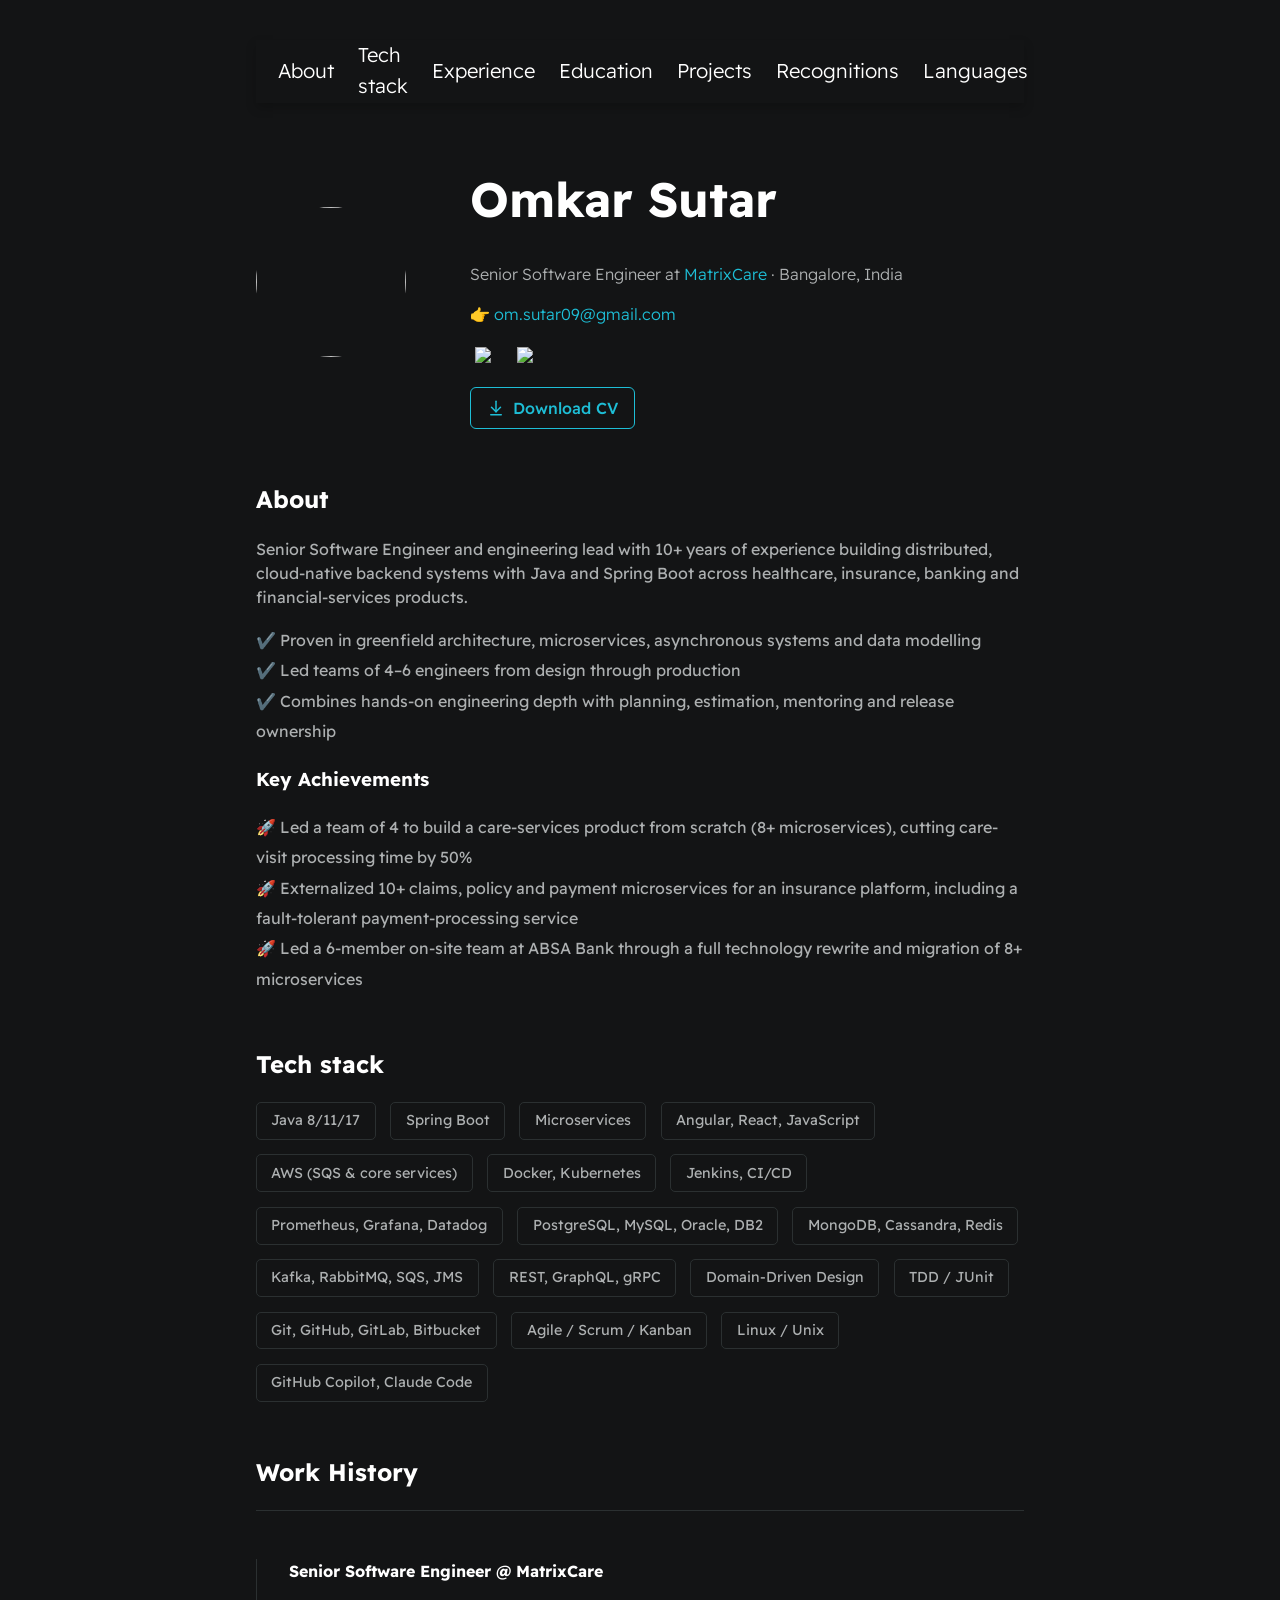
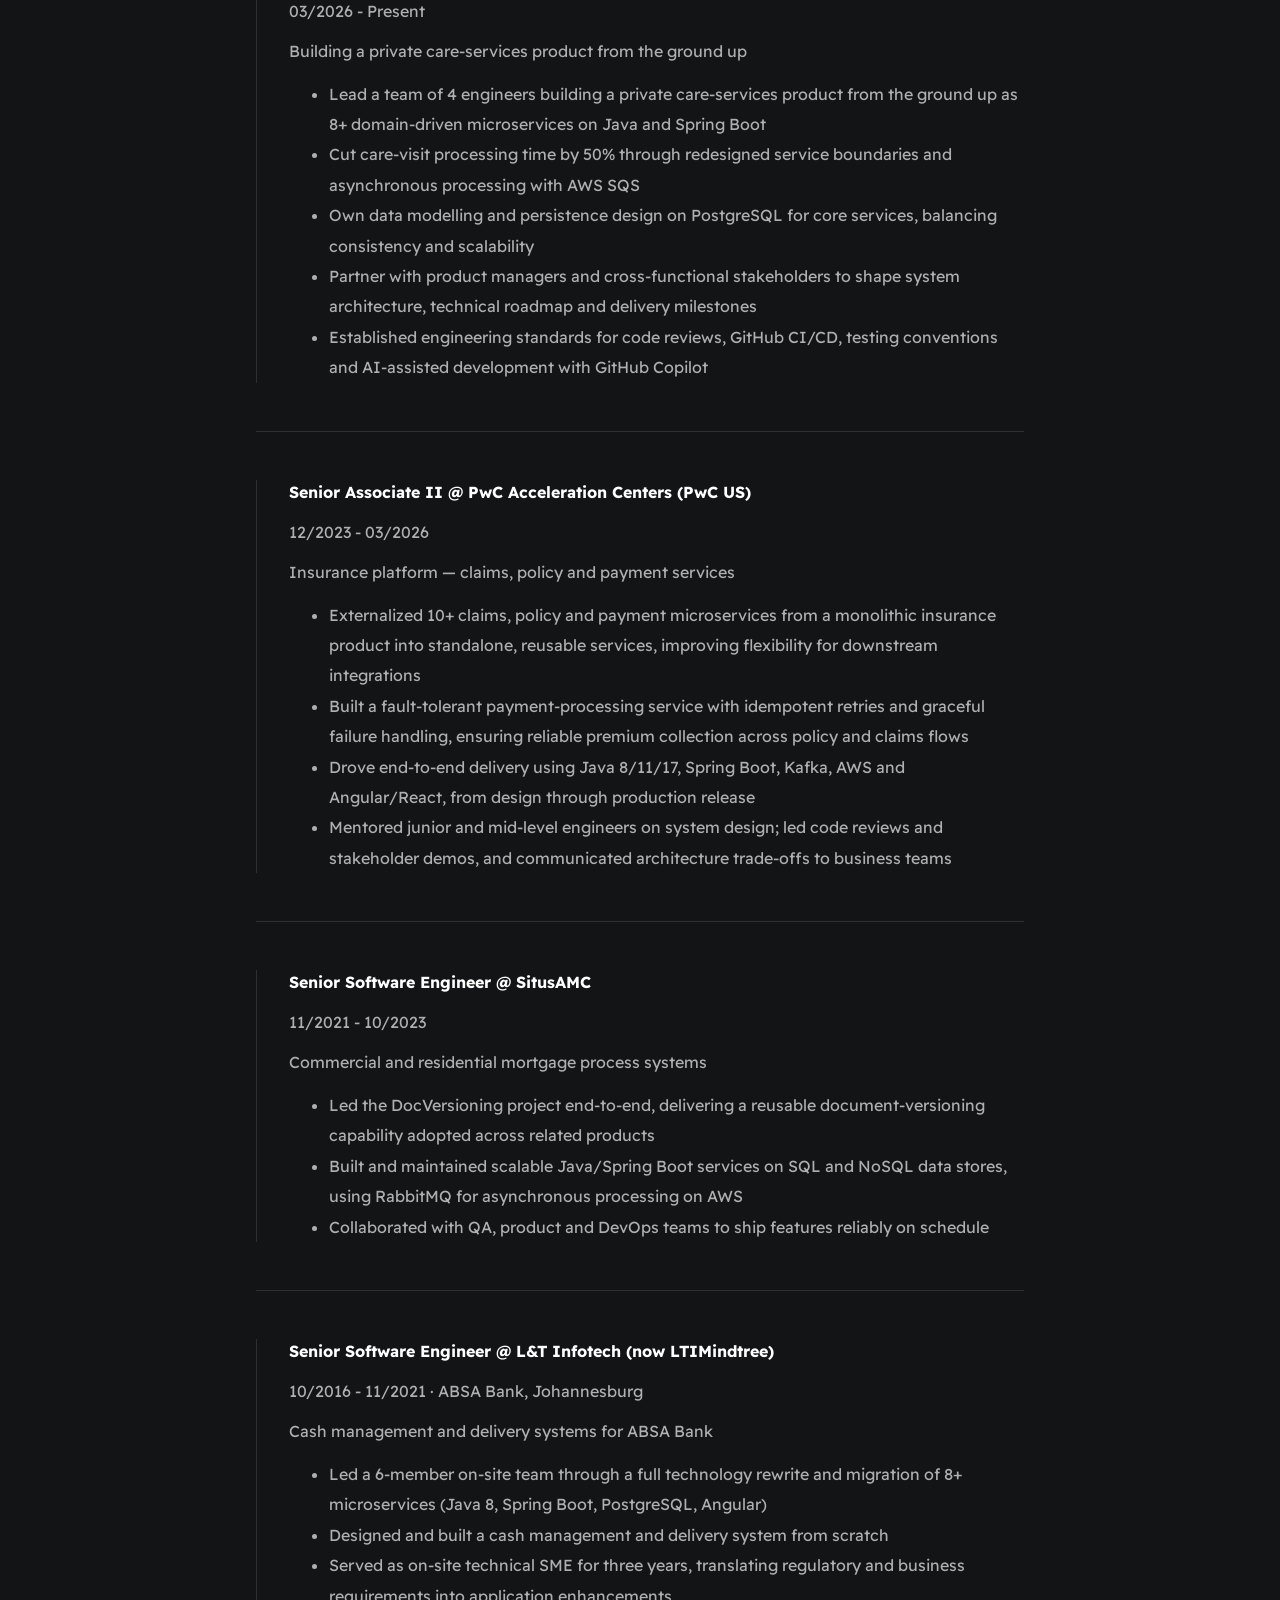
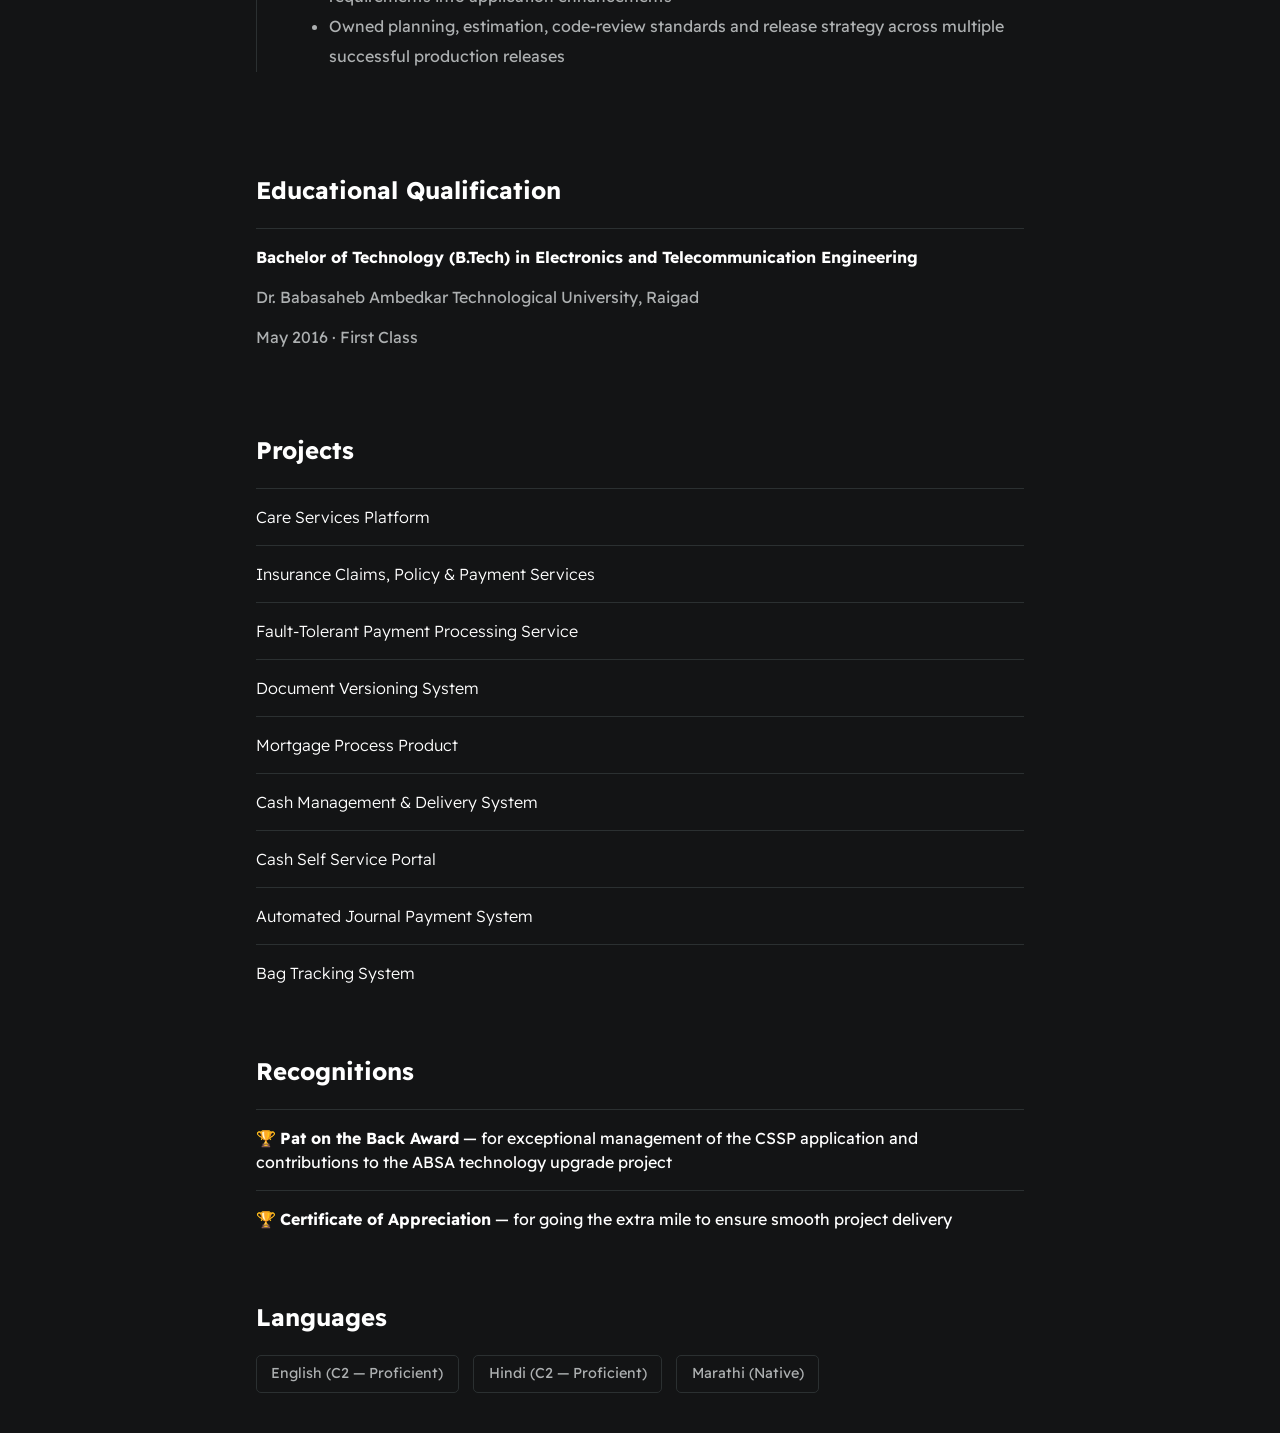
==== index.html @ 16eb824f "Update profile from latest CV and add CV download - Add MatrixCare role, refresh PwC/SitusAMC/LTI de" ====
<!DOCTYPE html>
<html>
  <head>
    <meta charset="utf-8" />
    <meta http-equiv="X-UA-Compatible" content="IE=edge" />
    <title>Omkar Sutar</title>
    <meta name="description" content="Omkar Sutar — Senior Software Engineer building distributed, cloud-native backend systems with Java and Spring Boot." />
    <meta name="viewport" content="width=device-width, initial-scale=1" />
    <link rel="stylesheet" href="./styles/main.css" />
    <link rel="icon" href="./assets/images/favicon.png" type="image/x-icon" />
  </head>
  <body>
    <div id="container--main">
      <ul class="nav-links">
        <li class="center"><a href="#about">About</a></li>
        <li class="center"><a href="#techstack">Tech stack</a></li>
        <li class="upward"><a href="#work-history">Experience</a></li>
        <li class="forward"><a href="#education">Education</a></li>
        <li class="forward"><a href="#projects">Projects</a></li>
        <li class="forward"><a href="#recognitions">Recognitions</a></li>
        <li class="forward"><a href="#languages">Languages</a></li>
      </ul>
      <section id="wrapper--hero" class="section--page">
        <img id="profile-pic" src="assets/images/profile_pic.jpg" />

        <div>
          <h1 id="user-name">Omkar Sutar</h1>
          <p id="bio">
            Senior Software Engineer at
            <a href="https://matrixcare.com" target="_blank">MatrixCare</a>
            · Bangalore, India
          </p>
          <p id="email">
            <a href="mailto:om.sutar09@gmail.com">👉 om.sutar09@gmail.com</a>
          </p>
          <div id="socials--list">
            <a href="https://github.com/jarvis9019" target="_blank"
              ><img id="social-pic" src="./assets/images/github.png"
            /></a>
            <a href="https://www.linkedin.com/in/omsutar09/" target="_blank"
              ><img id="social-pic" src="./assets/images/linkedin.png"
            /></a>
          </div>
          <a
            class="btn--resume"
            href="./assets/Omkar_Sutar_CV.pdf"
            download="Omkar_Sutar_CV.pdf"
            ><svg xmlns="http://www.w3.org/2000/svg" width="18" height="18" viewBox="0 0 24 24" fill="none" stroke="currentColor" stroke-width="2" stroke-linecap="round" stroke-linejoin="round" aria-hidden="true"><path d="M12 17V3"/><path d="m6 11 6 6 6-6"/><path d="M19 21H5"/></svg>
            Download CV</a
          >
        </div>
      </section>

      <section id="about" class="section--page">
        <h2>About</h2>
        <p>
          Senior Software Engineer and engineering lead with 10+ years of
          experience building distributed, cloud-native backend systems with
          Java and Spring Boot across healthcare, insurance, banking and
          financial-services products.
        </p>
        <ul id="qualifications--list">
          <li>
            ✔️ Proven in greenfield architecture, microservices, asynchronous
            systems and data modelling
          </li>
          <li>
            ✔️ Led teams of 4–6 engineers from design through production
          </li>
          <li>
            ✔️ Combines hands-on engineering depth with planning, estimation,
            mentoring and release ownership
          </li>
        </ul>
        <h3>Key Achievements</h3>
        <ul id="qualifications--list">
          <li>
            🚀 Led a team of 4 to build a care-services product from scratch
            (8+ microservices), cutting care-visit processing time by 50%
          </li>
          <li>
            🚀 Externalized 10+ claims, policy and payment microservices for an
            insurance platform, including a fault-tolerant payment-processing
            service
          </li>
          <li>
            🚀 Led a 6-member on-site team at ABSA Bank through a full
            technology rewrite and migration of 8+ microservices
          </li>
        </ul>
      </section>

      <section id="techstack" class="section--page">
        <h2>Tech stack</h2>

        <div id="wrapper--techstack__items">
          <div class="card--techstack"><span>Java 8/11/17</span></div>
          <div class="card--techstack"><span>Spring Boot</span></div>
          <div class="card--techstack"><span>Microservices</span></div>
          <div class="card--techstack"><span>Angular, React, JavaScript</span></div>
          <div class="card--techstack"><span>AWS (SQS &amp; core services)</span></div>
          <div class="card--techstack"><span>Docker, Kubernetes</span></div>
          <div class="card--techstack"><span>Jenkins, CI/CD</span></div>
          <div class="card--techstack"><span>Prometheus, Grafana, Datadog</span></div>
          <div class="card--techstack"><span>PostgreSQL, MySQL, Oracle, DB2</span></div>
          <div class="card--techstack"><span>MongoDB, Cassandra, Redis</span></div>
          <div class="card--techstack"><span>Kafka, RabbitMQ, SQS, JMS</span></div>
          <div class="card--techstack"><span>REST, GraphQL, gRPC</span></div>
          <div class="card--techstack"><span>Domain-Driven Design</span></div>
          <div class="card--techstack"><span>TDD / JUnit</span></div>
          <div class="card--techstack"><span>Git, GitHub, GitLab, Bitbucket</span></div>
          <div class="card--techstack"><span>Agile / Scrum / Kanban</span></div>
          <div class="card--techstack"><span>Linux / Unix</span></div>
          <div class="card--techstack"><span>GitHub Copilot, Claude Code</span></div>
        </div>
      </section>

      <section id="work-history" class="section--page">
        <h2>Work History</h2>

        <div class="line-break"></div>
        <div class="card--work-history">
          <strong>Senior Software Engineer @ MatrixCare</strong>
          <p>03/2026 - Present</p>
          <p>Building a private care-services product from the ground up</p>
          <ul>
            <li>
              Lead a team of 4 engineers building a private care-services
              product from the ground up as 8+ domain-driven microservices on
              Java and Spring Boot
            </li>
            <li>
              Cut care-visit processing time by 50% through redesigned service
              boundaries and asynchronous processing with AWS SQS
            </li>
            <li>
              Own data modelling and persistence design on PostgreSQL for core
              services, balancing consistency and scalability
            </li>
            <li>
              Partner with product managers and cross-functional stakeholders
              to shape system architecture, technical roadmap and delivery
              milestones
            </li>
            <li>
              Established engineering standards for code reviews, GitHub CI/CD,
              testing conventions and AI-assisted development with GitHub
              Copilot
            </li>
          </ul>
        </div>

        <div class="line-break"></div>
        <div class="card--work-history">
          <strong>Senior Associate II @ PwC Acceleration Centers (PwC US)</strong>
          <p>12/2023 - 03/2026</p>
          <p>Insurance platform — claims, policy and payment services</p>
          <ul>
            <li>
              Externalized 10+ claims, policy and payment microservices from a
              monolithic insurance product into standalone, reusable services,
              improving flexibility for downstream integrations
            </li>
            <li>
              Built a fault-tolerant payment-processing service with idempotent
              retries and graceful failure handling, ensuring reliable premium
              collection across policy and claims flows
            </li>
            <li>
              Drove end-to-end delivery using Java 8/11/17, Spring Boot, Kafka,
              AWS and Angular/React, from design through production release
            </li>
            <li>
              Mentored junior and mid-level engineers on system design; led
              code reviews and stakeholder demos, and communicated architecture
              trade-offs to business teams
            </li>
          </ul>
        </div>

        <div class="line-break"></div>
        <div class="card--work-history">
          <strong>Senior Software Engineer @ SitusAMC</strong>
          <p>11/2021 - 10/2023</p>
          <p>Commercial and residential mortgage process systems</p>
          <ul>
            <li>
              Led the DocVersioning project end-to-end, delivering a reusable
              document-versioning capability adopted across related products
            </li>
            <li>
              Built and maintained scalable Java/Spring Boot services on SQL and
              NoSQL data stores, using RabbitMQ for asynchronous processing on
              AWS
            </li>
            <li>
              Collaborated with QA, product and DevOps teams to ship features
              reliably on schedule
            </li>
          </ul>
        </div>

        <div class="line-break"></div>
        <div class="card--work-history">
          <strong
            >Senior Software Engineer @ L&amp;T Infotech (now LTIMindtree)</strong
          >
          <p>10/2016 - 11/2021 · ABSA Bank, Johannesburg</p>
          <p>Cash management and delivery systems for ABSA Bank</p>
          <ul>
            <li>
              Led a 6-member on-site team through a full technology rewrite and
              migration of 8+ microservices (Java 8, Spring Boot, PostgreSQL,
              Angular)
            </li>
            <li>Designed and built a cash management and delivery system from scratch</li>
            <li>
              Served as on-site technical SME for three years, translating
              regulatory and business requirements into application
              enhancements
            </li>
            <li>
              Owned planning, estimation, code-review standards and release
              strategy across multiple successful production releases
            </li>
          </ul>
        </div>
      </section>

      <section id="education" class="section--page">
        <h2>Educational Qualification</h2>

        <div class="card--project">
          <strong
            >Bachelor of Technology (B.Tech) in Electronics and
            Telecommunication Engineering</strong
          >
          <p>Dr. Babasaheb Ambedkar Technological University, Raigad</p>
          <p>May 2016 · First Class</p>
        </div>
      </section>

      <section id="projects" class="section--page">
        <h2>Projects</h2>

        <div class="card--project">
          <a href="project1.html">Care Services Platform</a>
        </div>
        <div class="card--project">
          <a href="project1.html">Insurance Claims, Policy &amp; Payment Services</a>
        </div>
        <div class="card--project">
          <a href="project1.html">Fault-Tolerant Payment Processing Service</a>
        </div>
        <div class="card--project">
          <a href="project1.html">Document Versioning System</a>
        </div>
        <div class="card--project">
          <a href="project1.html">Mortgage Process Product</a>
        </div>
        <div class="card--project">
          <a href="project1.html">Cash Management &amp; Delivery System</a>
        </div>
        <div class="card--project">
          <a href="project1.html">Cash Self Service Portal</a>
        </div>
        <div class="card--project">
          <a href="project1.html">Automated Journal Payment System</a>
        </div>
        <div class="card--project">
          <a href="project1.html">Bag Tracking System</a>
        </div>
      </section>

      <section id="recognitions" class="section--page">
        <h2>Recognitions</h2>

        <div class="card--project">
          <span>🏆 </span><strong>Pat on the Back Award</strong> — for
          exceptional management of the CSSP application and contributions to
          the ABSA technology upgrade project
        </div>
        <div class="card--project">
          <span>🏆 </span><strong>Certificate of Appreciation</strong> — for
          going the extra mile to ensure smooth project delivery
        </div>
      </section>

      <section id="languages" class="section--page">
        <h2>Languages</h2>
        <div id="wrapper--techstack__items">
          <div class="card--techstack"><span>English (C2 — Proficient)</span></div>
          <div class="card--techstack"><span>Hindi (C2 — Proficient)</span></div>
          <div class="card--techstack"><span>Marathi (Native)</span></div>
        </div>
      </section>
    </div>
  </body>
</html>
---- styles/main.css ----
@import url("https://fonts.googleapis.com/css2?family=Readex+Pro:wght@300;400;500;600;700&display=swap");

:root {
  --mainTextColor-light: #000;
  --secondaryTextColor-light: rgb(51 51 51);
  --mainLinkColor-light: #0da2b8;
  --mainBorderColor-light: rgb(218, 218, 218);
  --mainBgColor-light: rgb(249, 250, 251);

  --mainTextColor-dark: #fff;
  --secondaryTextColor-dark: #adb0b1;
  --mainLinkColor-dark: rgb(30, 190, 214);
  --mainBorderColor-dark: #2b3031;
  --mainBgColor-dark: #131415;

  --mainTextColor: var(--mainTextColor-dark);
  --secondaryTextColor: var(--secondaryTextColor-dark);
  --mainLinkColor: var(--mainLinkColor-dark);
  --mainBorderColor: var(--mainBorderColor-dark);
  --mainBgColor: var(--mainBgColor-dark);
}

* {
  font-family: "Readex Pro";
  line-height: 1.5em;
  box-sizing: border-box;
  color: var(--mainTextColor);
  scroll-behavior: smooth;
}

body {
  background-color: var(--mainBgColor);
}

p,
span,
li {
  color: var(--secondaryTextColor);
  font-size: 1em;
}

a {
  text-decoration: none;
  color: var(--mainLinkColor);
  font-weight: 500;
}

li {
  line-height: 1.9em;
}

#container--main {
  max-width: 800px;
  margin: 0 auto;
  padding: 1em;
}

.section--page {
  padding-top: 1em;
  padding-bottom: 1em;
}

#wrapper--hero {
  display: flex;
  align-items: center;
  gap: 4em;
}

#bio,
a {
  font-weight: 300;
}

#user-name {
  font-size: 48px;
  line-height: 1em;
}

#profile-pic {
  width: 150px;
  height: 150px;
  object-fit: cover;
  border-radius: 50%;
}

#email {
  color: var(--mainTextColor);
}

#socials--list {
  display: flex;
  column-gap: 1em;
  flex-wrap: wrap;
}

#social-pic {
  padding: 5px;
  text-align: center;
  font-size: 30px;
  width: 50px;
}

#socials--list a {
  font-weight: 300;
  color: var(--secondaryTextColor);
  font-size: 0.9em;
  transition: 0.3s;
}

#socials--list a:hover {
  font-weight: 100;
  color: var(--mainLinkColor);
  font-size: 0.9em;
}

#qualifications--list {
  list-style: none;
  display: contents;
}

#wrapper--techstack__items {
  display: flex;
  flex-wrap: wrap;
  gap: 1em;
  font-size: 0.9em;
}

.card--techstack {
  border: 1px solid var(--mainBorderColor);
  border-radius: 5px;
  padding: 0.5em 1em;
  align-items: center;
}

.card--project {
  padding-top: 1em;
  padding-bottom: 1em;
  border-top: 1px solid var(--mainBorderColor);
}

.card--project a {
  color: var(--mainTextColor);

  transition: 0.3s;
}

.card--project a:hover {
  color: rgb(30, 190, 214);
}

.card--work-history {
  border-left: 1px solid var(--mainBorderColor);
  margin-top: 3em;
  margin-bottom: 3em;
  padding-left: 2em;
}

.line-break {
  background-color: var(--mainBorderColor);
  height: 1px;
}

@media (max-width: 600px) {
  .section--page {
    padding-top: 1em;
    padding-bottom: 1em;
  }

  #wrapper--hero {
    display: flex;
    align-items: center;
    gap: 1em;
  }

  #profile-pic {
    width: 200px;
    height: 200px;
  }

  #wrapper--hero {
    flex-direction: column;
  }

  .card--work-history {
    border-left: none;
    padding-left: 0;
  }
}
.nav-links {
  display: flex;
  justify-content: space-around;
  align-items: center;
  background: #131415;
  padding: 0px 10px;
  box-shadow: 0 5px 10px rgba(0, 0, 0, 0.2);
}
.nav-links li {
  list-style: none;
  margin: 0 12px;
}
.nav-links li a {
  position: relative;
  color: #fff;
  font-size: 20px;
  font-weight: 300;
  padding: 6px 0;
  text-decoration: none;
}
.nav-links li a:before {
  content: "";
  position: absolute;
  bottom: 0;
  left: 0;
  height: 3px;
  width: 0%;
  background: #fff;
  border-radius: 12px;
  transition: all 0.4s ease;
}
.nav-links li a:hover:before {
  width: 100%;
}
.nav-links li.center a:before {
  left: 50%;
  transform: translateX(-50%);
}
.nav-links li.upward a:before {
  width: 100%;
  bottom: -5px;
  opacity: 0;
}
.nav-links li.upward a:hover:before {
  bottom: 0px;
  opacity: 1;
}
.nav-links li.forward a:before {
  width: 100%;
  transform: scaleX(0);
  transform-origin: right;
  transition: transform 0.4s ease;
}
.nav-links li.forward a:hover:before {
  transform: scaleX(1);
  transform-origin: left;
}

.download {
  width: 60px;
  height: 40px;
  background: black;
  float: left;
  border-radius: 5px;
  position: relative;
  color: #fff;
  cursor: pointer;
  border: 1px solid #fff;
  margin-top: 5px;
}

.download > .fa {
  color: #fff;
  position: absolute;
  top: 50%;
  transform: translateY(-50%);
}

.df,
.dfn {
  position: absolute;
}

.df {
  margin: 10px 5px 5px 5px;
  font-size: 0.75em;
}

.dfn {
  top: 33px;
  font-size: 1.08em;
}

.btn--resume {
  display: inline-flex;
  align-items: center;
  gap: 8px;
  margin-top: 12px;
  padding: 8px 16px;
  border: 1px solid var(--mainLinkColor);
  border-radius: 6px;
  color: var(--mainLinkColor);
  font-weight: 500;
  text-decoration: none;
  transition: 0.3s;
}

.btn--resume:hover {
  background: var(--mainLinkColor);
  color: var(--mainBgColor);
}

.btn--resume svg,
.btn--resume svg * {
  color: inherit;
}
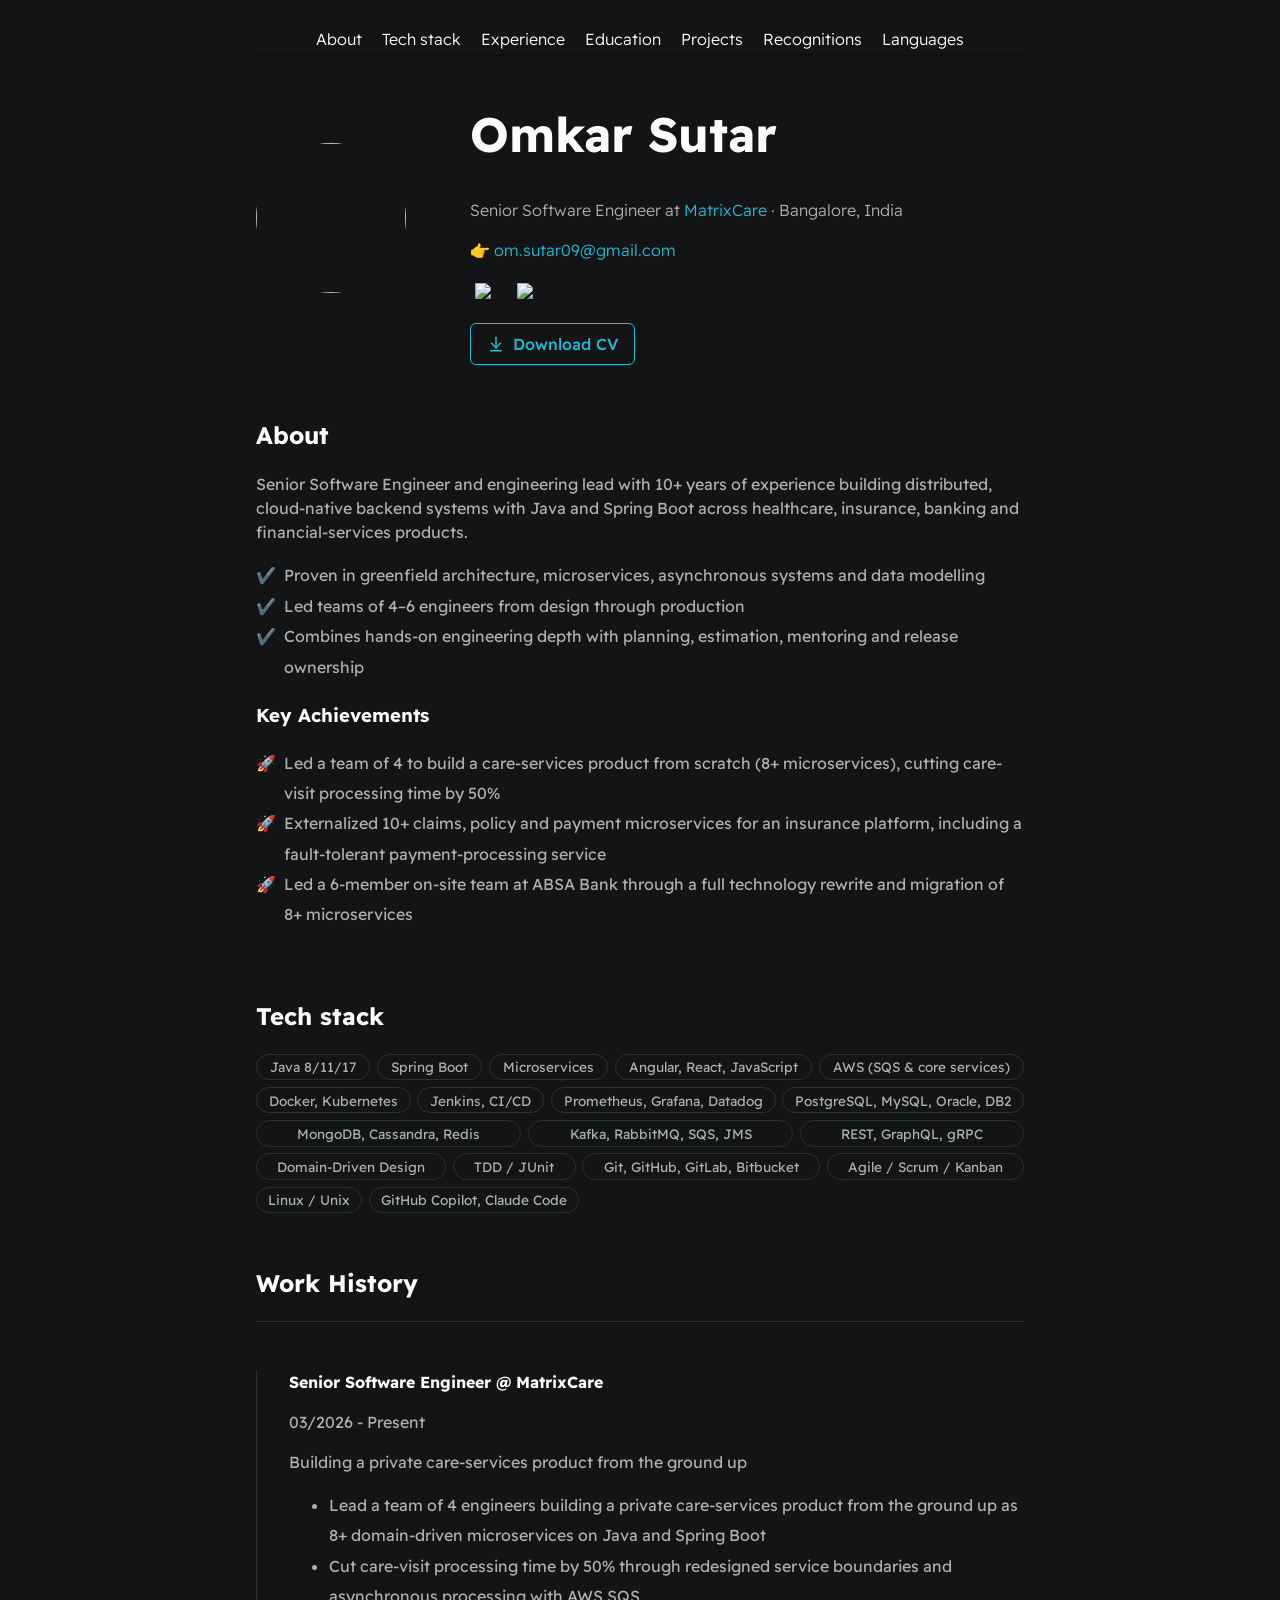
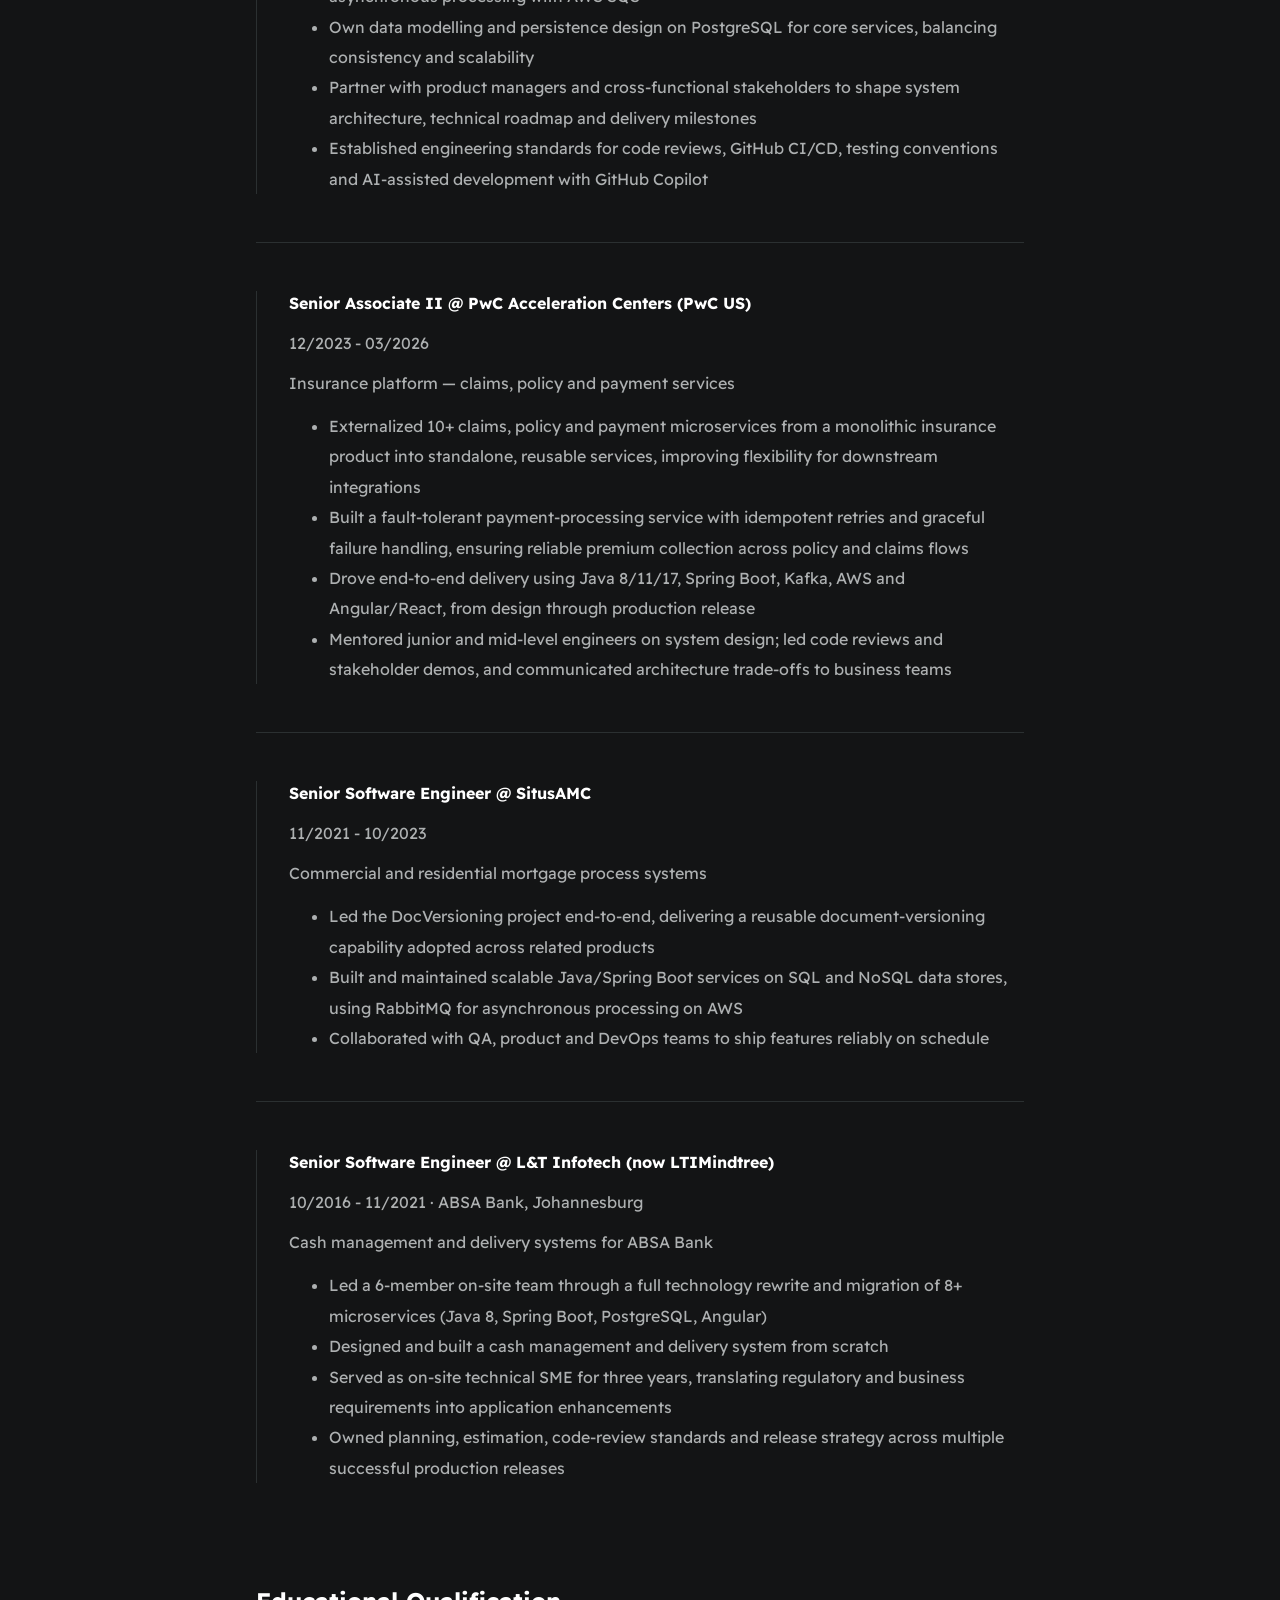
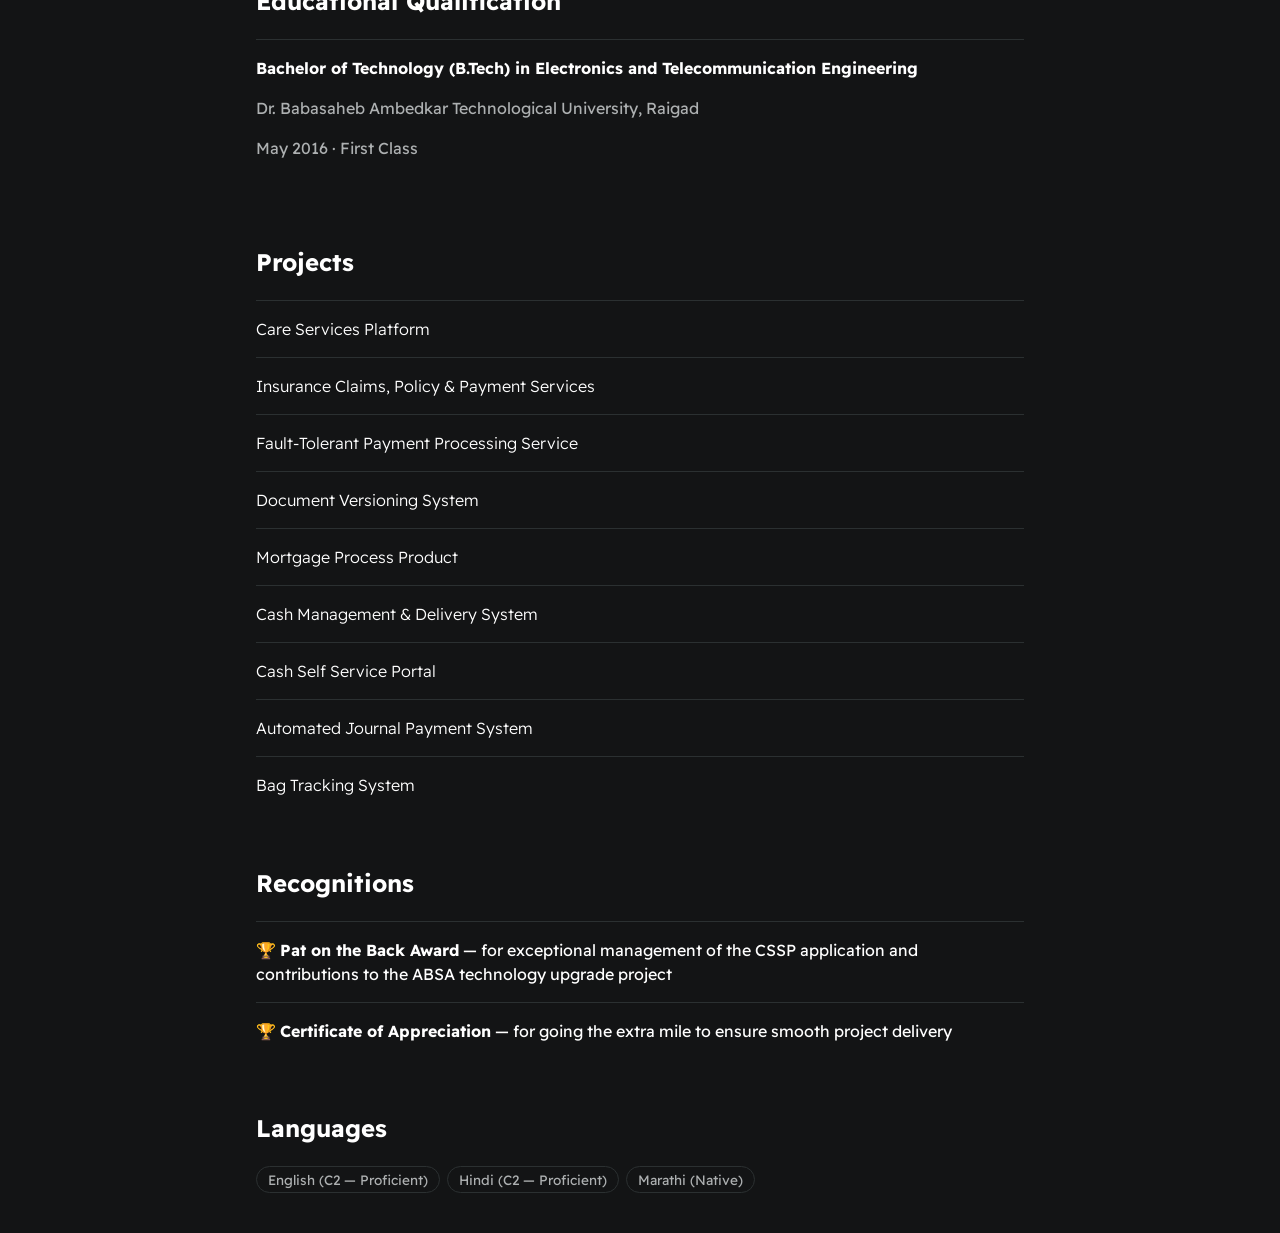
==== commit 74f7f055: "Polish layout: bullet indents, justified tech tags, consistent nav hover - Move list emoji into CSS " ====
--- a/index.html
+++ b/index.html
@@ -12,9 +12,9 @@
   <body>
     <div id="container--main">
       <ul class="nav-links">
-        <li class="center"><a href="#about">About</a></li>
-        <li class="center"><a href="#techstack">Tech stack</a></li>
-        <li class="upward"><a href="#work-history">Experience</a></li>
+        <li class="forward"><a href="#about">About</a></li>
+        <li class="forward"><a href="#techstack">Tech stack</a></li>
+        <li class="forward"><a href="#work-history">Experience</a></li>
         <li class="forward"><a href="#education">Education</a></li>
         <li class="forward"><a href="#projects">Projects</a></li>
         <li class="forward"><a href="#recognitions">Recognitions</a></li>
@@ -59,32 +59,32 @@
           Java and Spring Boot across healthcare, insurance, banking and
           financial-services products.
         </p>
-        <ul id="qualifications--list">
-          <li>
-            ✔️ Proven in greenfield architecture, microservices, asynchronous
+        <ul id="qualifications--list" class="list--marked list--check">
+          <li>
+            Proven in greenfield architecture, microservices, asynchronous
             systems and data modelling
           </li>
           <li>
-            ✔️ Led teams of 4–6 engineers from design through production
-          </li>
-          <li>
-            ✔️ Combines hands-on engineering depth with planning, estimation,
+            Led teams of 4–6 engineers from design through production
+          </li>
+          <li>
+            Combines hands-on engineering depth with planning, estimation,
             mentoring and release ownership
           </li>
         </ul>
         <h3>Key Achievements</h3>
-        <ul id="qualifications--list">
-          <li>
-            🚀 Led a team of 4 to build a care-services product from scratch
+        <ul class="list--marked list--achieve">
+          <li>
+            Led a team of 4 to build a care-services product from scratch
             (8+ microservices), cutting care-visit processing time by 50%
           </li>
           <li>
-            🚀 Externalized 10+ claims, policy and payment microservices for an
+            Externalized 10+ claims, policy and payment microservices for an
             insurance platform, including a fault-tolerant payment-processing
             service
           </li>
           <li>
-            🚀 Led a 6-member on-site team at ABSA Bank through a full
+            Led a 6-member on-site team at ABSA Bank through a full
             technology rewrite and migration of 8+ microservices
           </li>
         </ul>
--- a/styles/main.css
+++ b/styles/main.css
@@ -113,23 +113,54 @@
   font-size: 0.9em;
 }
 
-#qualifications--list {
+.list--marked {
   list-style: none;
-  display: contents;
+  padding-left: 0;
+}
+
+.list--marked li {
+  position: relative;
+  padding-left: 1.75em;
+}
+
+.list--marked li::before {
+  position: absolute;
+  left: 0;
+}
+
+.list--check li::before {
+  content: "✔️";
+}
+
+.list--achieve li::before {
+  content: "🚀";
 }
 
 #wrapper--techstack__items {
   display: flex;
   flex-wrap: wrap;
-  gap: 1em;
-  font-size: 0.9em;
+  gap: 0.5em;
+  font-size: 0.85em;
+}
+
+#wrapper--techstack__items::after {
+  content: "";
+  flex: 1000 1 auto;
 }
 
 .card--techstack {
+  flex: 1 1 auto;
+  text-align: center;
   border: 1px solid var(--mainBorderColor);
-  border-radius: 5px;
-  padding: 0.5em 1em;
-  align-items: center;
+  border-radius: 999px;
+  padding: 0.2em 0.8em;
+  line-height: 1.4em;
+}
+
+.card--techstack span {
+  font-size: 1em;
+  line-height: 1.4em;
+  white-space: nowrap;
 }
 
 .card--project {
@@ -188,20 +219,24 @@
 }
 .nav-links {
   display: flex;
-  justify-content: space-around;
+  flex-wrap: wrap;
+  justify-content: center;
   align-items: center;
+  gap: 4px 0;
+  margin: 0;
   background: #131415;
   padding: 0px 10px;
   box-shadow: 0 5px 10px rgba(0, 0, 0, 0.2);
 }
 .nav-links li {
   list-style: none;
-  margin: 0 12px;
+  margin: 0 10px;
+  white-space: nowrap;
 }
 .nav-links li a {
   position: relative;
   color: #fff;
-  font-size: 20px;
+  font-size: 16px;
   font-weight: 300;
   padding: 6px 0;
   text-decoration: none;
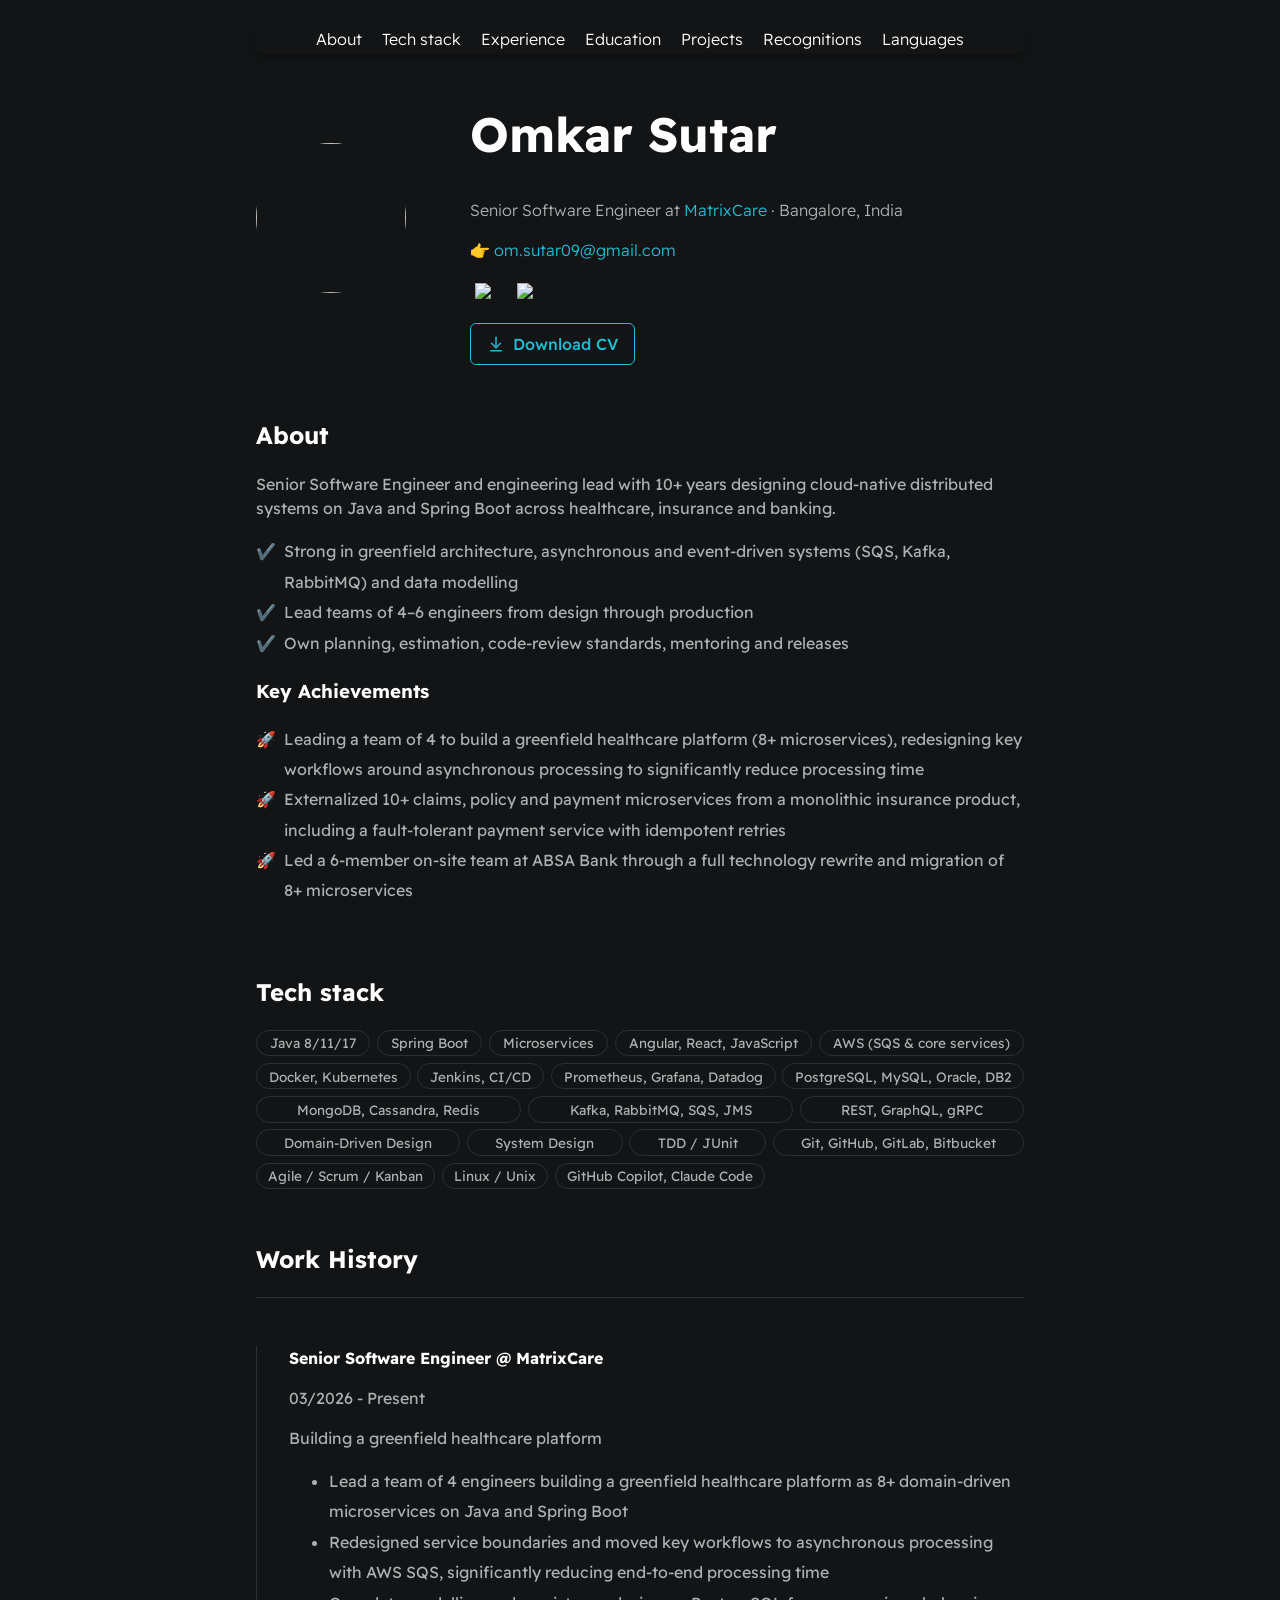
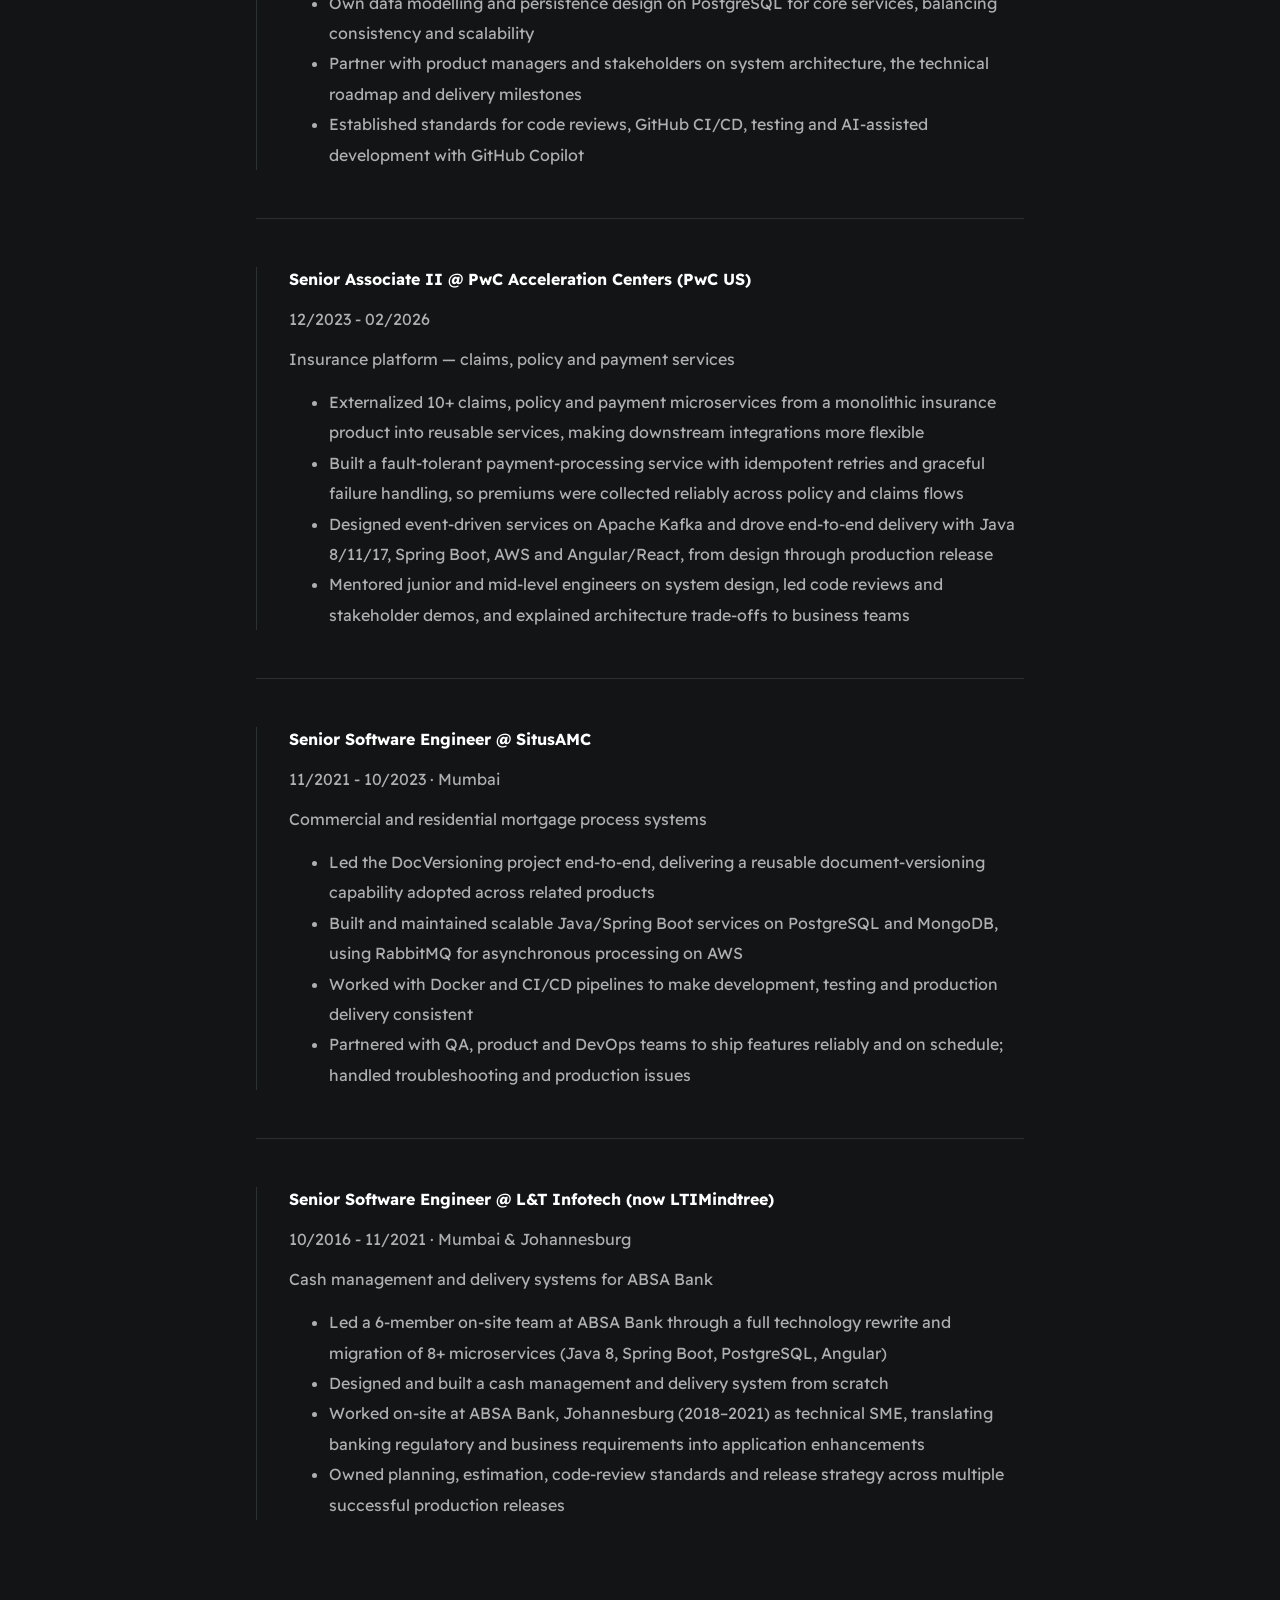
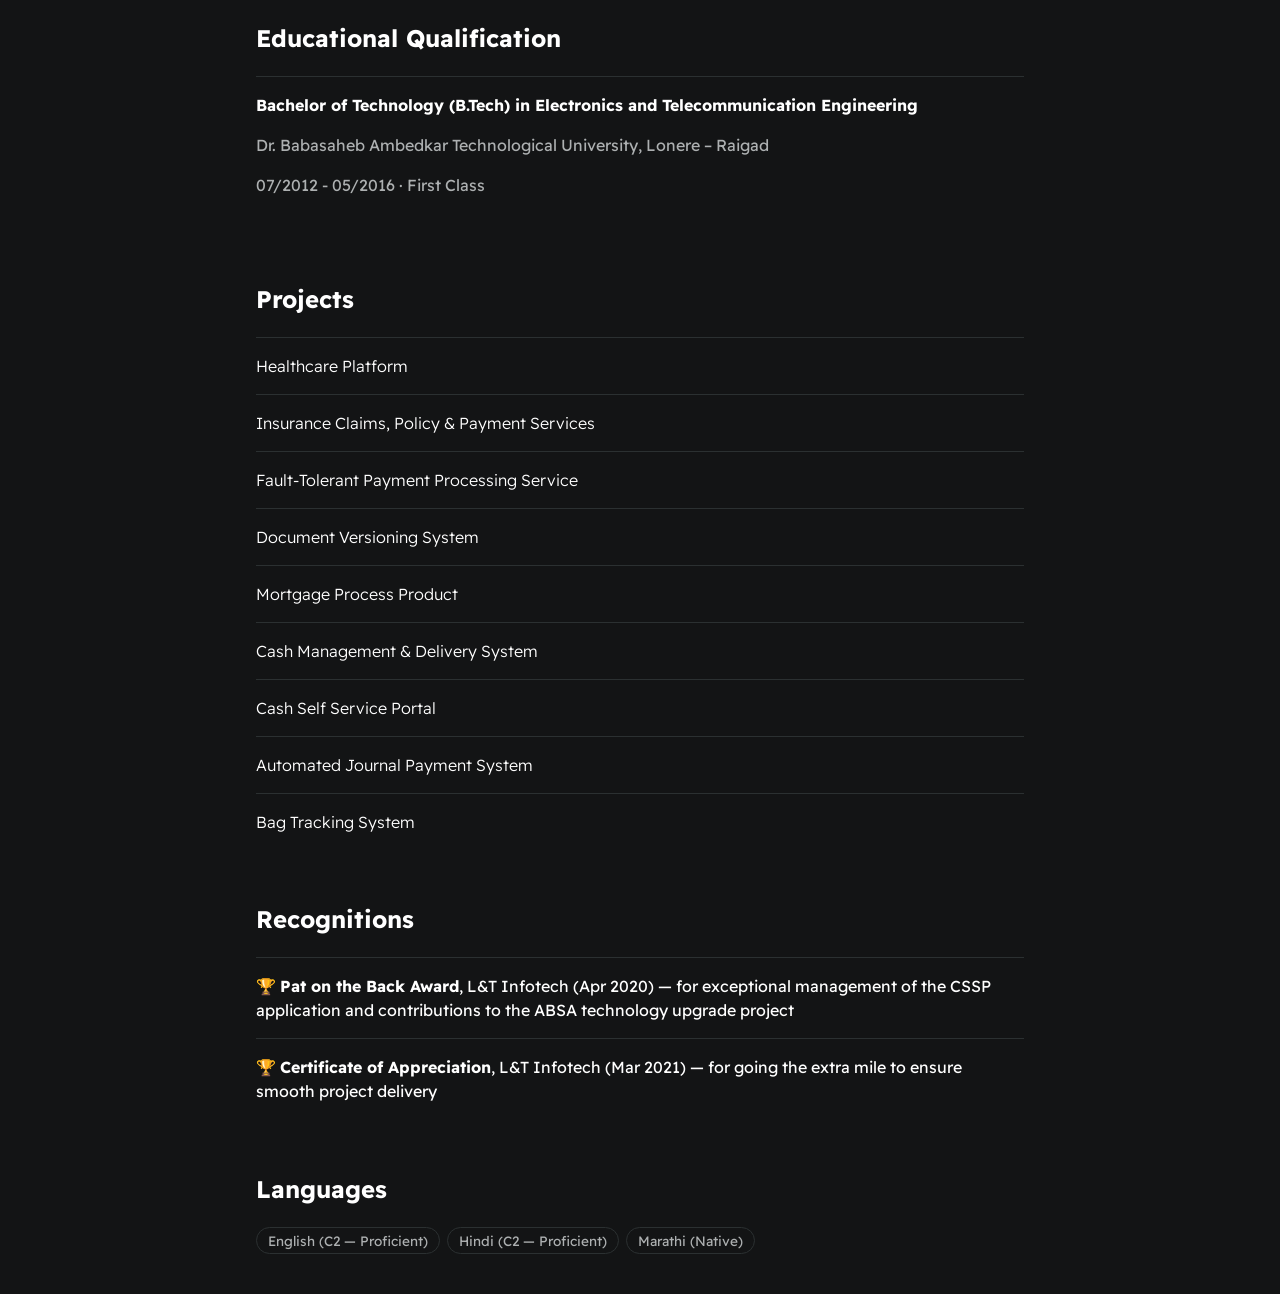
==== commit 826b5dfd: "Update profile and downloadable CV from revised CV - New summary and key achievements (healthcare pl" ====
--- a/index.html
+++ b/index.html
@@ -54,38 +54,38 @@
       <section id="about" class="section--page">
         <h2>About</h2>
         <p>
-          Senior Software Engineer and engineering lead with 10+ years of
-          experience building distributed, cloud-native backend systems with
-          Java and Spring Boot across healthcare, insurance, banking and
-          financial-services products.
+          Senior Software Engineer and engineering lead with 10+ years
+          designing cloud-native distributed systems on Java and Spring Boot
+          across healthcare, insurance and banking.
         </p>
         <ul id="qualifications--list" class="list--marked list--check">
           <li>
-            Proven in greenfield architecture, microservices, asynchronous
-            systems and data modelling
-          </li>
-          <li>
-            Led teams of 4–6 engineers from design through production
-          </li>
-          <li>
-            Combines hands-on engineering depth with planning, estimation,
-            mentoring and release ownership
+            Strong in greenfield architecture, asynchronous and event-driven
+            systems (SQS, Kafka, RabbitMQ) and data modelling
+          </li>
+          <li>
+            Lead teams of 4–6 engineers from design through production
+          </li>
+          <li>
+            Own planning, estimation, code-review standards, mentoring and
+            releases
           </li>
         </ul>
         <h3>Key Achievements</h3>
         <ul class="list--marked list--achieve">
           <li>
-            Led a team of 4 to build a care-services product from scratch
-            (8+ microservices), cutting care-visit processing time by 50%
-          </li>
-          <li>
-            Externalized 10+ claims, policy and payment microservices for an
-            insurance platform, including a fault-tolerant payment-processing
-            service
-          </li>
-          <li>
-            Led a 6-member on-site team at ABSA Bank through a full
-            technology rewrite and migration of 8+ microservices
+            Leading a team of 4 to build a greenfield healthcare platform (8+
+            microservices), redesigning key workflows around asynchronous
+            processing to significantly reduce processing time
+          </li>
+          <li>
+            Externalized 10+ claims, policy and payment microservices from a
+            monolithic insurance product, including a fault-tolerant payment
+            service with idempotent retries
+          </li>
+          <li>
+            Led a 6-member on-site team at ABSA Bank through a full technology
+            rewrite and migration of 8+ microservices
           </li>
         </ul>
       </section>
@@ -107,6 +107,7 @@
           <div class="card--techstack"><span>Kafka, RabbitMQ, SQS, JMS</span></div>
           <div class="card--techstack"><span>REST, GraphQL, gRPC</span></div>
           <div class="card--techstack"><span>Domain-Driven Design</span></div>
+          <div class="card--techstack"><span>System Design</span></div>
           <div class="card--techstack"><span>TDD / JUnit</span></div>
           <div class="card--techstack"><span>Git, GitHub, GitLab, Bitbucket</span></div>
           <div class="card--techstack"><span>Agile / Scrum / Kanban</span></div>
@@ -122,30 +123,29 @@
         <div class="card--work-history">
           <strong>Senior Software Engineer @ MatrixCare</strong>
           <p>03/2026 - Present</p>
-          <p>Building a private care-services product from the ground up</p>
+          <p>Building a greenfield healthcare platform</p>
           <ul>
             <li>
-              Lead a team of 4 engineers building a private care-services
-              product from the ground up as 8+ domain-driven microservices on
-              Java and Spring Boot
-            </li>
-            <li>
-              Cut care-visit processing time by 50% through redesigned service
-              boundaries and asynchronous processing with AWS SQS
+              Lead a team of 4 engineers building a greenfield healthcare
+              platform as 8+ domain-driven microservices on Java and Spring
+              Boot
+            </li>
+            <li>
+              Redesigned service boundaries and moved key workflows to
+              asynchronous processing with AWS SQS, significantly reducing
+              end-to-end processing time
             </li>
             <li>
               Own data modelling and persistence design on PostgreSQL for core
               services, balancing consistency and scalability
             </li>
             <li>
-              Partner with product managers and cross-functional stakeholders
-              to shape system architecture, technical roadmap and delivery
-              milestones
-            </li>
-            <li>
-              Established engineering standards for code reviews, GitHub CI/CD,
-              testing conventions and AI-assisted development with GitHub
-              Copilot
+              Partner with product managers and stakeholders on system
+              architecture, the technical roadmap and delivery milestones
+            </li>
+            <li>
+              Established standards for code reviews, GitHub CI/CD, testing and
+              AI-assisted development with GitHub Copilot
             </li>
           </ul>
         </div>
@@ -153,26 +153,27 @@
         <div class="line-break"></div>
         <div class="card--work-history">
           <strong>Senior Associate II @ PwC Acceleration Centers (PwC US)</strong>
-          <p>12/2023 - 03/2026</p>
+          <p>12/2023 - 02/2026</p>
           <p>Insurance platform — claims, policy and payment services</p>
           <ul>
             <li>
               Externalized 10+ claims, policy and payment microservices from a
-              monolithic insurance product into standalone, reusable services,
-              improving flexibility for downstream integrations
+              monolithic insurance product into reusable services, making
+              downstream integrations more flexible
             </li>
             <li>
               Built a fault-tolerant payment-processing service with idempotent
-              retries and graceful failure handling, ensuring reliable premium
-              collection across policy and claims flows
-            </li>
-            <li>
-              Drove end-to-end delivery using Java 8/11/17, Spring Boot, Kafka,
-              AWS and Angular/React, from design through production release
-            </li>
-            <li>
-              Mentored junior and mid-level engineers on system design; led
-              code reviews and stakeholder demos, and communicated architecture
+              retries and graceful failure handling, so premiums were collected
+              reliably across policy and claims flows
+            </li>
+            <li>
+              Designed event-driven services on Apache Kafka and drove
+              end-to-end delivery with Java 8/11/17, Spring Boot, AWS and
+              Angular/React, from design through production release
+            </li>
+            <li>
+              Mentored junior and mid-level engineers on system design, led code
+              reviews and stakeholder demos, and explained architecture
               trade-offs to business teams
             </li>
           </ul>
@@ -181,7 +182,7 @@
         <div class="line-break"></div>
         <div class="card--work-history">
           <strong>Senior Software Engineer @ SitusAMC</strong>
-          <p>11/2021 - 10/2023</p>
+          <p>11/2021 - 10/2023 · Mumbai</p>
           <p>Commercial and residential mortgage process systems</p>
           <ul>
             <li>
@@ -189,13 +190,18 @@
               document-versioning capability adopted across related products
             </li>
             <li>
-              Built and maintained scalable Java/Spring Boot services on SQL and
-              NoSQL data stores, using RabbitMQ for asynchronous processing on
-              AWS
-            </li>
-            <li>
-              Collaborated with QA, product and DevOps teams to ship features
-              reliably on schedule
+              Built and maintained scalable Java/Spring Boot services on
+              PostgreSQL and MongoDB, using RabbitMQ for asynchronous
+              processing on AWS
+            </li>
+            <li>
+              Worked with Docker and CI/CD pipelines to make development,
+              testing and production delivery consistent
+            </li>
+            <li>
+              Partnered with QA, product and DevOps teams to ship features
+              reliably and on schedule; handled troubleshooting and production
+              issues
             </li>
           </ul>
         </div>
@@ -205,19 +211,19 @@
           <strong
             >Senior Software Engineer @ L&amp;T Infotech (now LTIMindtree)</strong
           >
-          <p>10/2016 - 11/2021 · ABSA Bank, Johannesburg</p>
+          <p>10/2016 - 11/2021 · Mumbai &amp; Johannesburg</p>
           <p>Cash management and delivery systems for ABSA Bank</p>
           <ul>
             <li>
-              Led a 6-member on-site team through a full technology rewrite and
-              migration of 8+ microservices (Java 8, Spring Boot, PostgreSQL,
-              Angular)
+              Led a 6-member on-site team at ABSA Bank through a full technology
+              rewrite and migration of 8+ microservices (Java 8, Spring Boot,
+              PostgreSQL, Angular)
             </li>
             <li>Designed and built a cash management and delivery system from scratch</li>
             <li>
-              Served as on-site technical SME for three years, translating
-              regulatory and business requirements into application
-              enhancements
+              Worked on-site at ABSA Bank, Johannesburg (2018–2021) as technical
+              SME, translating banking regulatory and business requirements into
+              application enhancements
             </li>
             <li>
               Owned planning, estimation, code-review standards and release
@@ -235,8 +241,8 @@
             >Bachelor of Technology (B.Tech) in Electronics and
             Telecommunication Engineering</strong
           >
-          <p>Dr. Babasaheb Ambedkar Technological University, Raigad</p>
-          <p>May 2016 · First Class</p>
+          <p>Dr. Babasaheb Ambedkar Technological University, Lonere – Raigad</p>
+          <p>07/2012 - 05/2016 · First Class</p>
         </div>
       </section>
 
@@ -244,7 +250,7 @@
         <h2>Projects</h2>
 
         <div class="card--project">
-          <a href="project1.html">Care Services Platform</a>
+          <a href="project1.html">Healthcare Platform</a>
         </div>
         <div class="card--project">
           <a href="project1.html">Insurance Claims, Policy &amp; Payment Services</a>
@@ -276,13 +282,14 @@
         <h2>Recognitions</h2>
 
         <div class="card--project">
-          <span>🏆 </span><strong>Pat on the Back Award</strong> — for
-          exceptional management of the CSSP application and contributions to
-          the ABSA technology upgrade project
-        </div>
-        <div class="card--project">
-          <span>🏆 </span><strong>Certificate of Appreciation</strong> — for
-          going the extra mile to ensure smooth project delivery
+          <span>🏆 </span><strong>Pat on the Back Award</strong>, L&amp;T
+          Infotech (Apr 2020) — for exceptional management of the CSSP
+          application and contributions to the ABSA technology upgrade project
+        </div>
+        <div class="card--project">
+          <span>🏆 </span><strong>Certificate of Appreciation</strong>, L&amp;T
+          Infotech (Mar 2021) — for going the extra mile to ensure smooth
+          project delivery
         </div>
       </section>
 
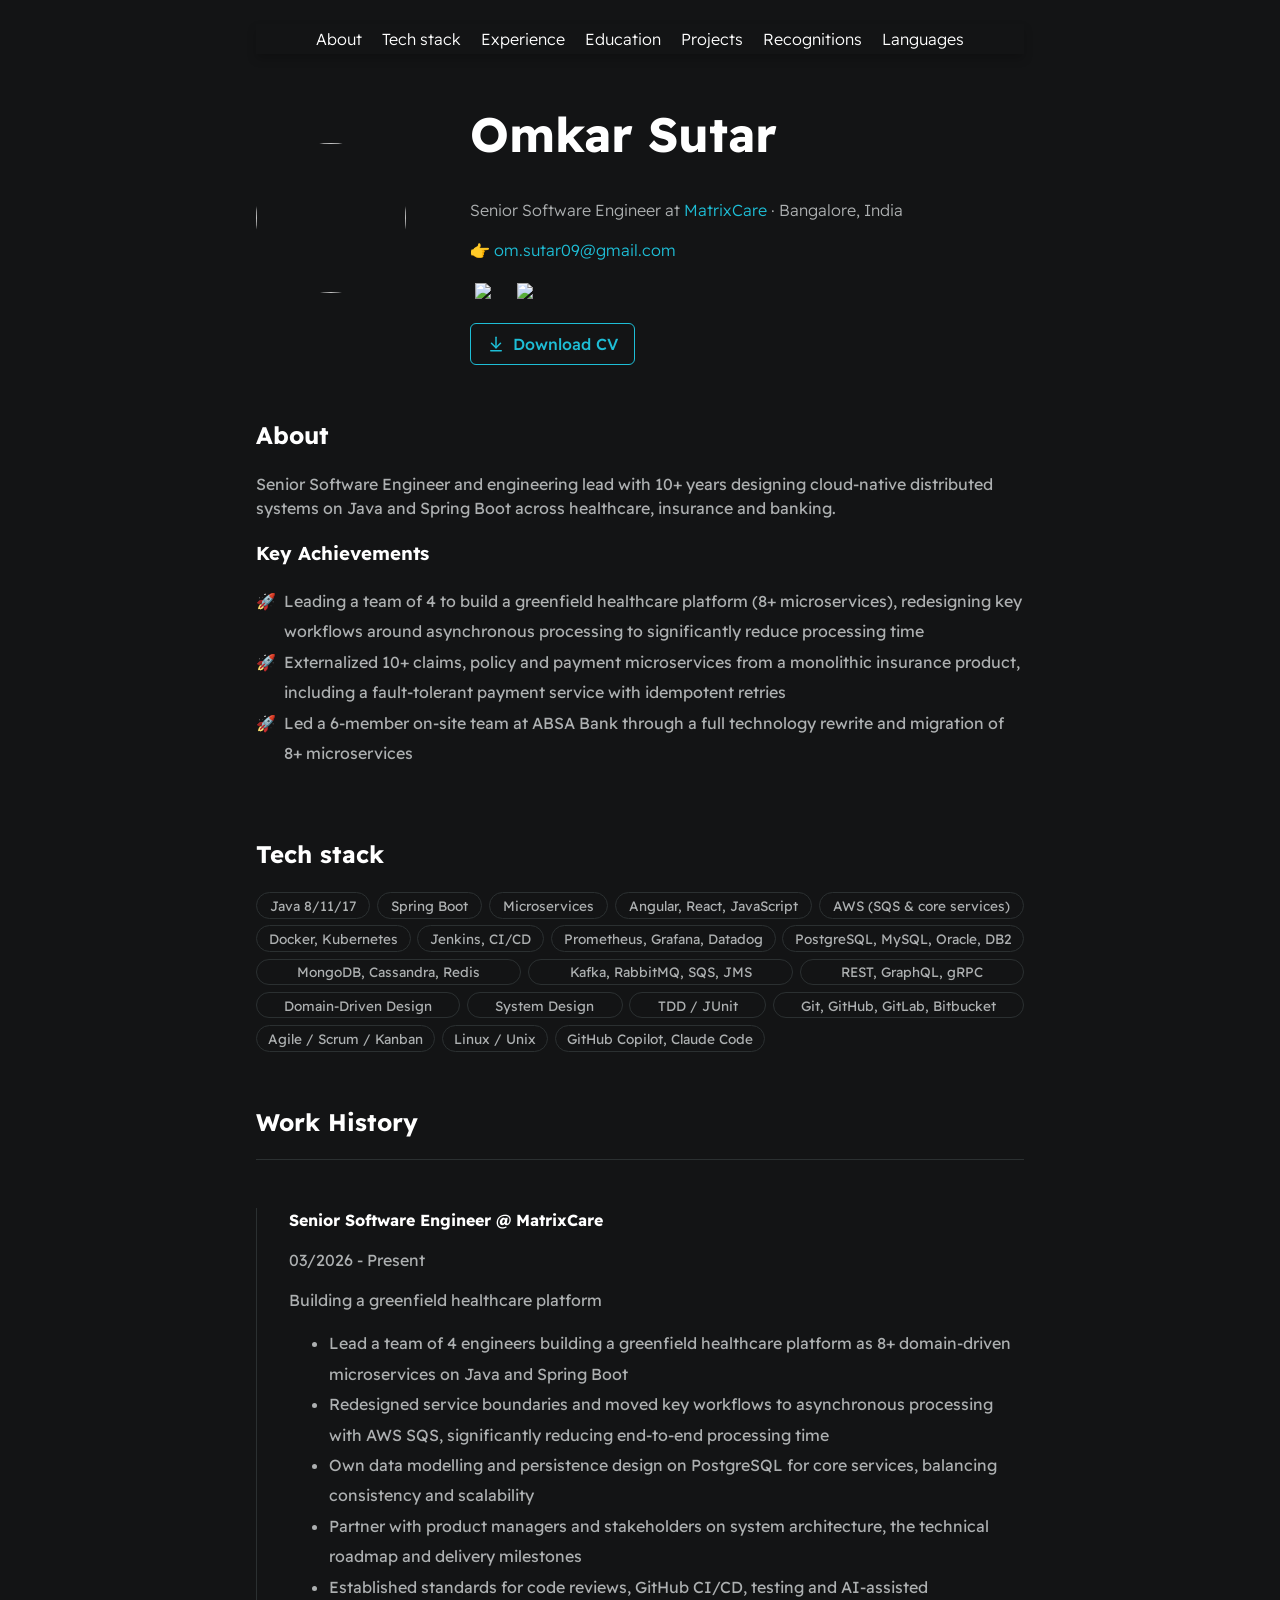
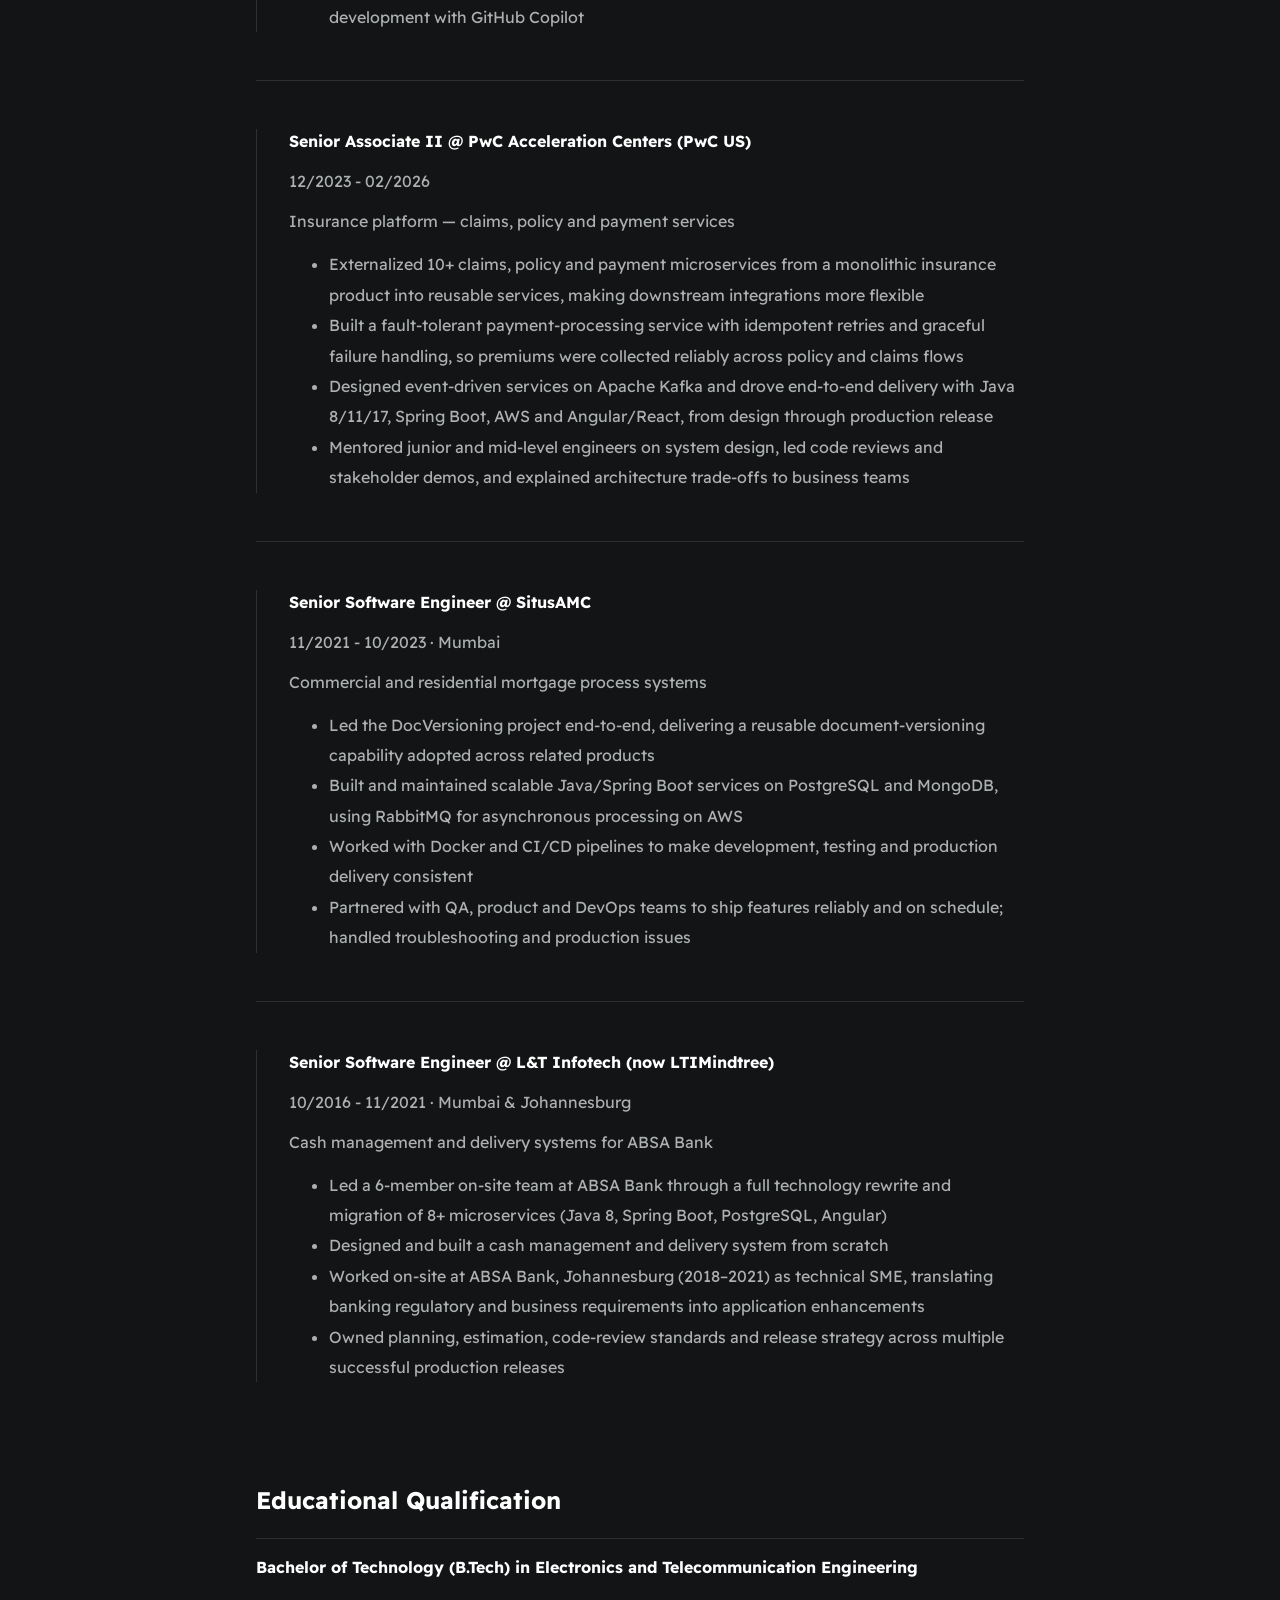
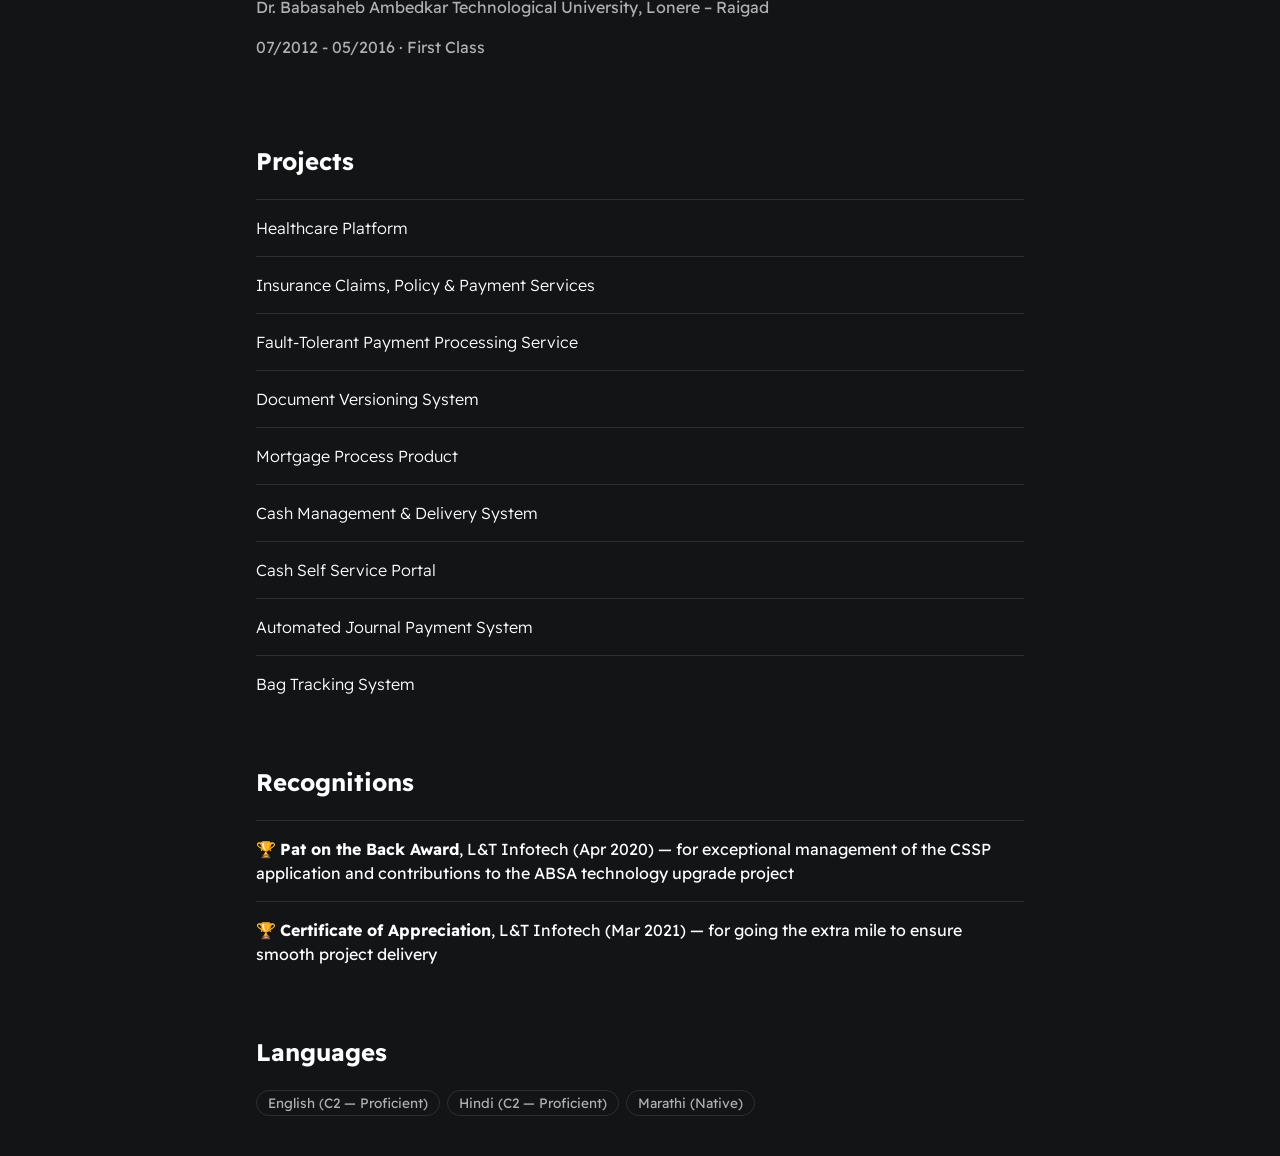
==== commit fd7d21c6: "Remove checkmark bullets from About section Co-Authored-By: Claude Opus 5.5 <noreply@anthropic.com>" ====
--- a/index.html
+++ b/index.html
@@ -58,19 +58,6 @@
           designing cloud-native distributed systems on Java and Spring Boot
           across healthcare, insurance and banking.
         </p>
-        <ul id="qualifications--list" class="list--marked list--check">
-          <li>
-            Strong in greenfield architecture, asynchronous and event-driven
-            systems (SQS, Kafka, RabbitMQ) and data modelling
-          </li>
-          <li>
-            Lead teams of 4–6 engineers from design through production
-          </li>
-          <li>
-            Own planning, estimation, code-review standards, mentoring and
-            releases
-          </li>
-        </ul>
         <h3>Key Achievements</h3>
         <ul class="list--marked list--achieve">
           <li>
--- a/styles/main.css
+++ b/styles/main.css
@@ -126,10 +126,6 @@
 .list--marked li::before {
   position: absolute;
   left: 0;
-}
-
-.list--check li::before {
-  content: "✔️";
 }
 
 .list--achieve li::before {
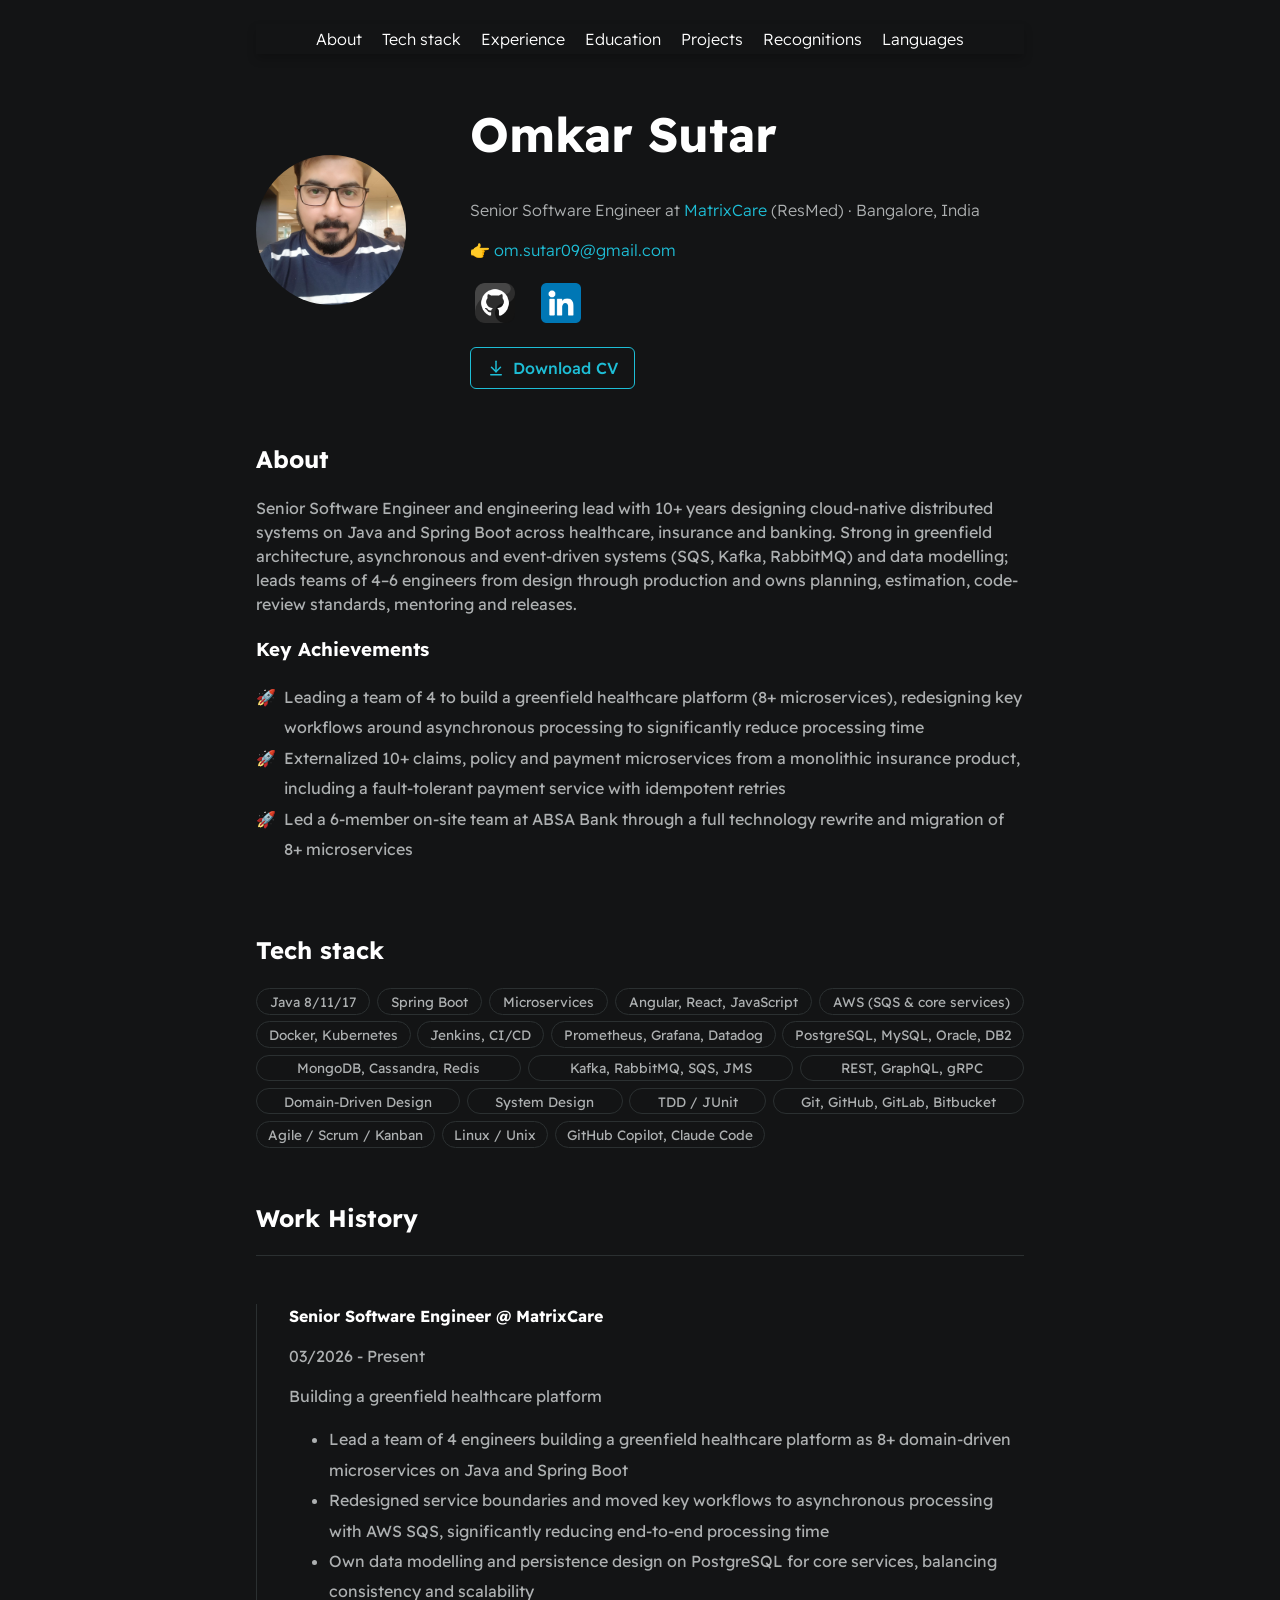
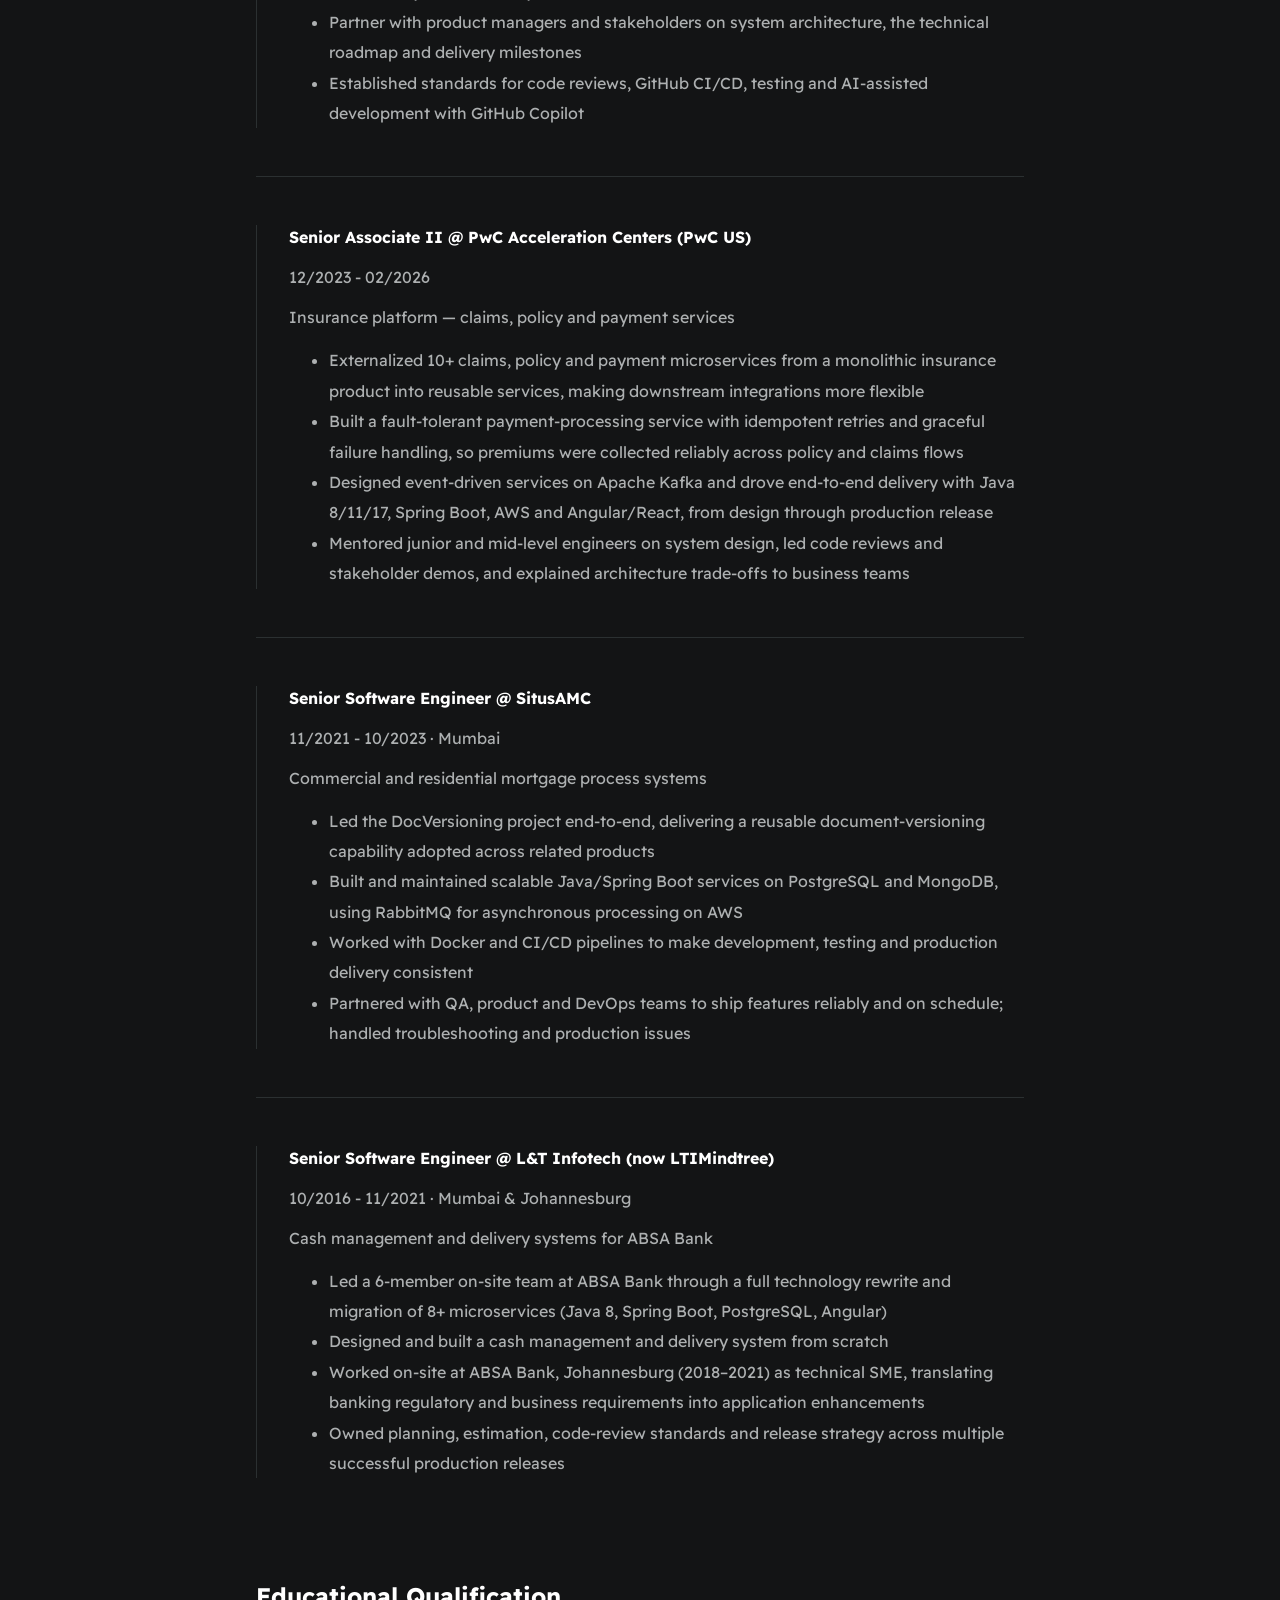
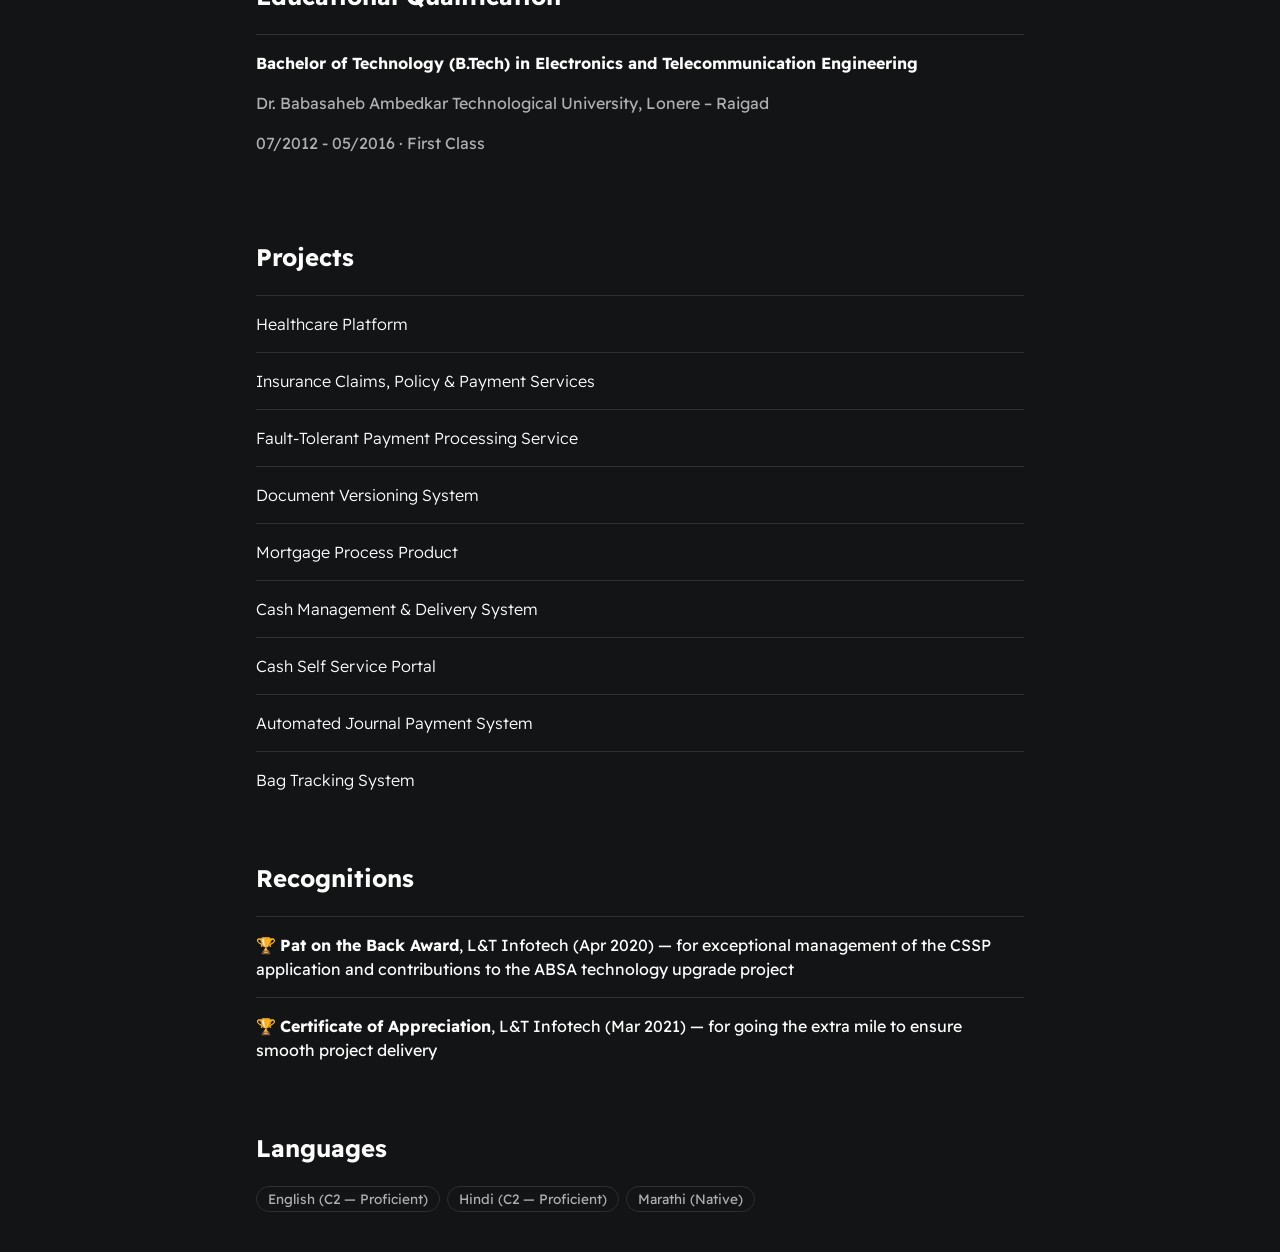
==== commit 6974dd61: "fix: serve portfolio from repo root so GitHub Pages stops returning 404 Moves the site out of omkar-" ====
--- a/index.html
+++ b/index.html
@@ -28,13 +28,13 @@
           <p id="bio">
             Senior Software Engineer at
             <a href="https://matrixcare.com" target="_blank">MatrixCare</a>
-            · Bangalore, India
+            (ResMed) · Bangalore, India
           </p>
           <p id="email">
             <a href="mailto:om.sutar09@gmail.com">👉 om.sutar09@gmail.com</a>
           </p>
           <div id="socials--list">
-            <a href="https://github.com/jarvis9019" target="_blank"
+            <a href="https://github.com/omsutar09" target="_blank"
               ><img id="social-pic" src="./assets/images/github.png"
             /></a>
             <a href="https://www.linkedin.com/in/omsutar09/" target="_blank"
@@ -56,7 +56,11 @@
         <p>
           Senior Software Engineer and engineering lead with 10+ years
           designing cloud-native distributed systems on Java and Spring Boot
-          across healthcare, insurance and banking.
+          across healthcare, insurance and banking. Strong in greenfield
+          architecture, asynchronous and event-driven systems (SQS, Kafka,
+          RabbitMQ) and data modelling; leads teams of 4–6 engineers from
+          design through production and owns planning, estimation,
+          code-review standards, mentoring and releases.
         </p>
         <h3>Key Achievements</h3>
         <ul class="list--marked list--achieve">
